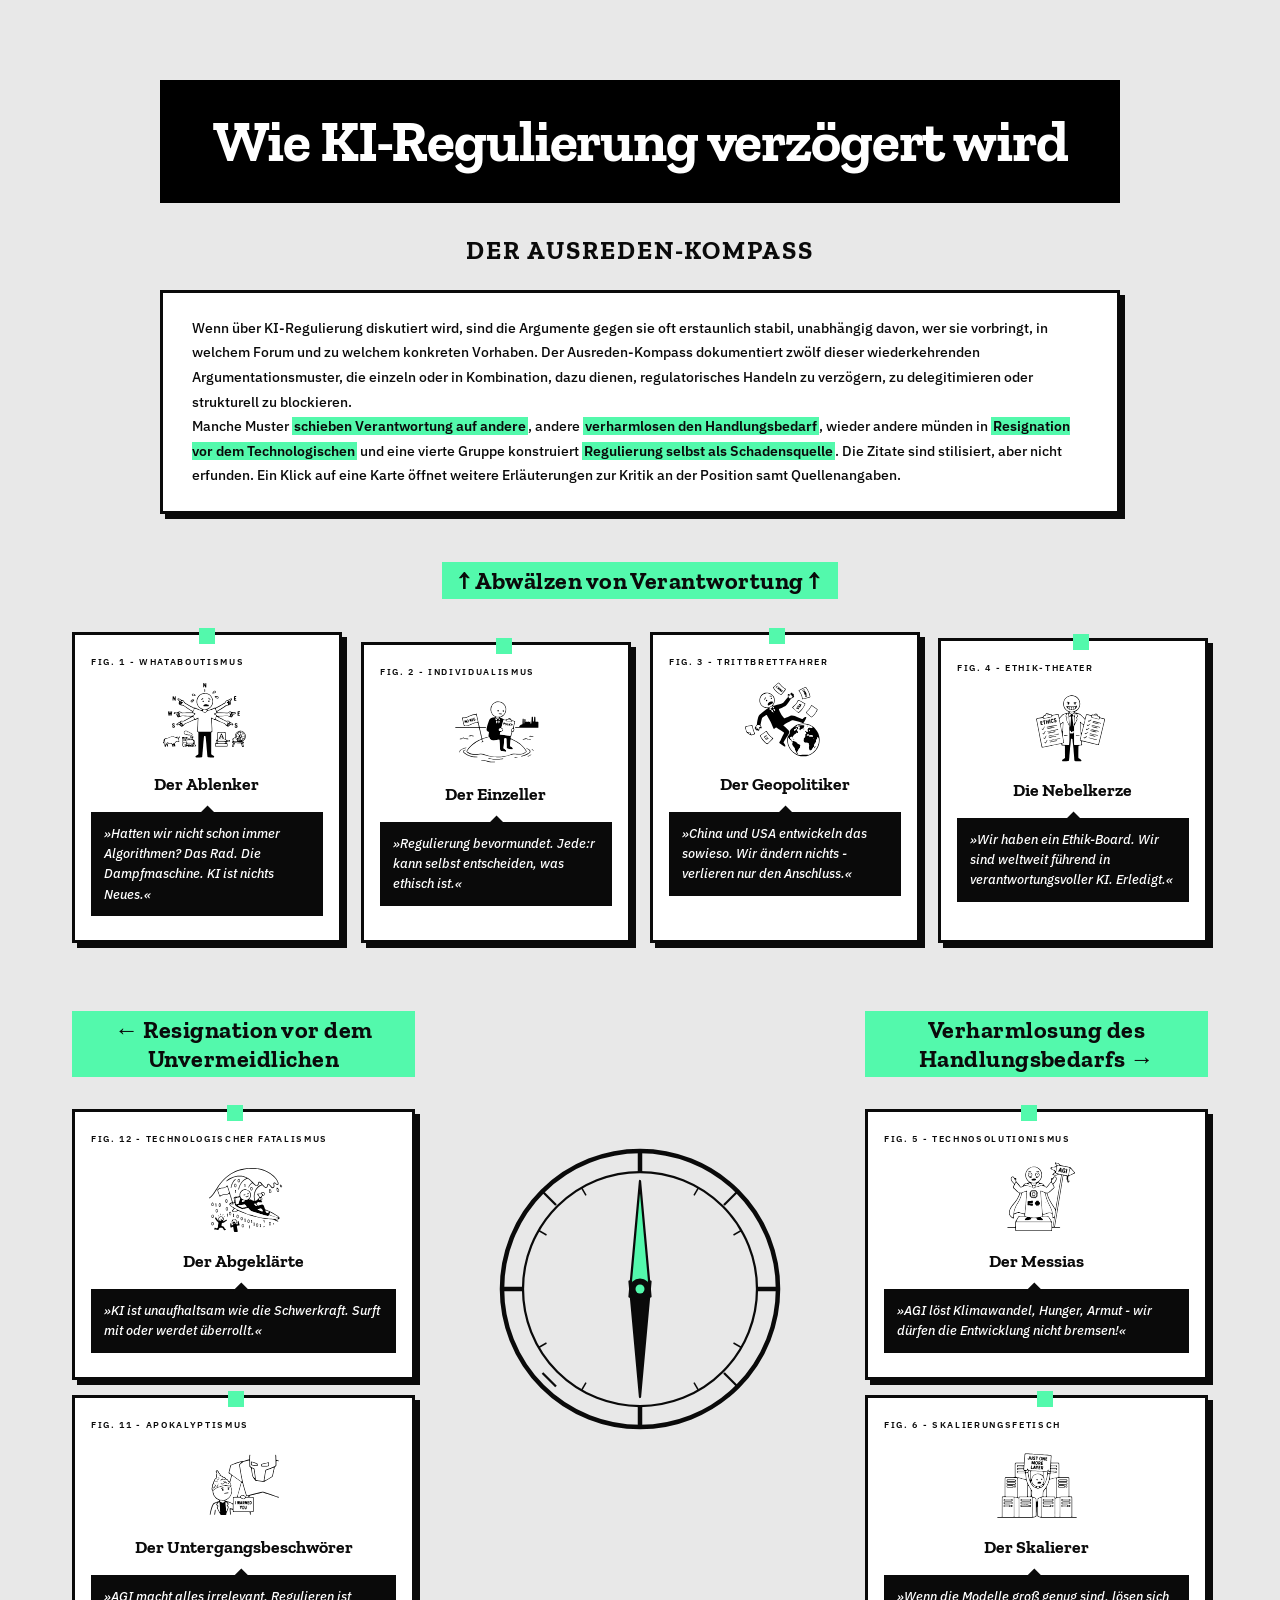
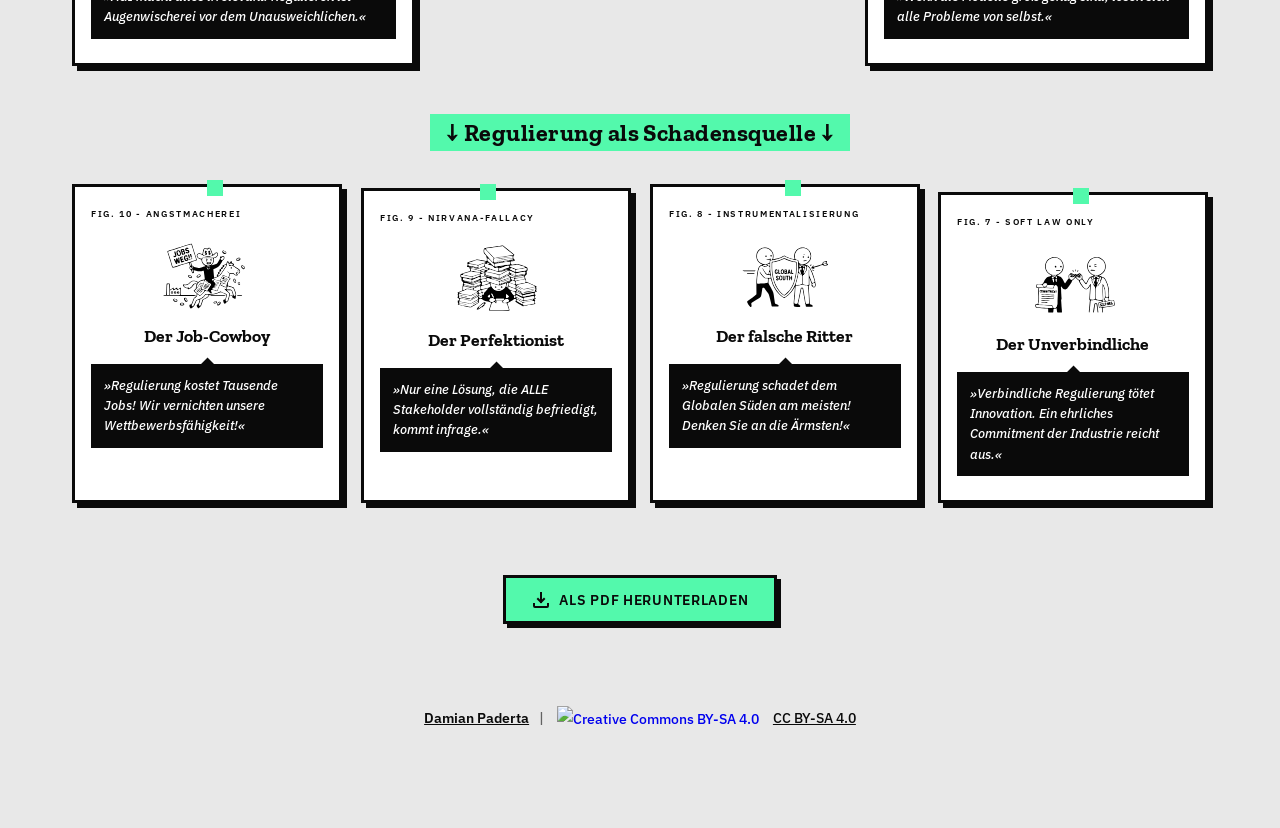
==== ki-regulierung/index.html @ 5e2a2c94 "Hauptseite überarbeiten und Tippfehler im KI-Kompass korrigieren - Landing-Page-Karten: Zitat-Bubble" ====
<!DOCTYPE html>
<html lang="de">
<head>
<meta charset="UTF-8">
<meta name="viewport" content="width=device-width, initial-scale=1.0">
<title>KI-Ausreden-Kompass: Wie erkenntnisreiche Debatten um KI-Regulierung gebremst werden</title>

<!-- ── Basis ─────────────────────────────────────────────────── -->
<meta name="viewport" content="width=device-width, initial-scale=1">
<meta name="description" content="KI-Ausreden-Kompass: Wie erkenntnisreiche Debatten um KI-Regulierung gebremst werden.">
<meta name="author" content="Damian Paderta">
<meta name="robots" content="index, follow">
<link rel="canonical" href="https://nozilla.de/ki-ausreden-kompass/">

<!-- ── Favicons ──────────────────────────────────────────────── -->
<link rel="icon" href="/favicon.ico" sizes="32x32">
<link rel="icon" href="/favicon.svg" type="image/svg+xml">
<link rel="apple-touch-icon" href="/apple-touch-icon.png">

<!-- ── Open Graph (Facebook, LinkedIn, WhatsApp …) ───────────── -->
<meta property="og:type"        content="website">
<meta property="og:site_name"   content="nozilla.de">
<meta property="og:url"         content="https://nozilla.de/ki-ausreden-kompass/">
<meta property="og:title"       content="Der Ausreden-Kompass — Wie KI-Regulierung verzögert wird">
<meta property="og:description" content="KI-Ausreden-Kompass: Wie erkenntnisreiche Debatten um KI-Regulierung gebremst werden">
<meta property="og:image"       content="https://nozilla.de/ki-ausreden-kompass/og-image.png">
<meta property="og:image:width"  content="1200">
<meta property="og:image:height" content="630">
<meta property="og:image:alt"   content="Der Ausreden-Kompass — Wie KI-Regulierung verzögert wird">
<meta property="og:locale"      content="de_DE">

<!-- ── Twitter / X Card ─────────────────────────────────────── -->
<meta name="twitter:card"        content="summary_large_image">
<meta name="twitter:title"       content="Der Ausreden-Kompass — Wie KI-Regulierung verzögert wird">
<meta name="twitter:description" content="KI-Ausreden-Kompass: Wie erkenntnisreiche Debatten um KI-Regulierung gebremst werden">
<meta name="twitter:image"       content="https://nozilla.de/ki-ausreden-kompass/og-image.png">
<meta name="twitter:image:alt"   content="Der Ausreden-Kompass — Wie KI-Regulierung verzögert wird">

<style>
@font-face {
  font-family: 'Zilla Slab';
  font-style: normal;
  font-weight: 700;
  font-display: swap;
  src: url('fonts/zilla-slab-v12-latin-700.woff2') format('woff2');
}
@font-face {
  font-family: 'IBM Plex Sans';
  font-style: normal;
  font-weight: 500;
  font-display: swap;
  src: url('fonts/ibm-plex-sans-v23-latin-500.woff2') format('woff2');
}
@font-face {
  font-family: 'IBM Plex Sans';
  font-style: italic;
  font-weight: 500;
  font-display: swap;
  src: url('fonts/ibm-plex-sans-v23-latin-500italic.woff2') format('woff2');
}
@font-face {
  font-family: 'IBM Plex Sans';
  font-style: normal;
  font-weight: 600;
  font-display: swap;
  src: url('fonts/ibm-plex-sans-v23-latin-600.woff2') format('woff2');
}
@font-face {
  font-family: 'IBM Plex Sans';
  font-style: normal;
  font-weight: 700;
  font-display: swap;
  src: url('fonts/ibm-plex-sans-v23-latin-700.woff2') format('woff2');
}
</style>
<link rel="stylesheet" href="../shared/style.css">

</head>
<body>
<div class="corkboard">

 <!-- HEADER PAPER -->
 <div class="header-paper">

  <!-- Left column (now empty) -->
  <div class="header-left-col"></div>

  <!-- Center: title -->
  <div class="header-center">
   <h1>
    <span class="big-red">Wie KI-Regulierung verzögert wird</span></h1>
    <h2>DER AUSREDEN-KOMPASS</h2>
  </div>    
 </div>
  <div class="intro-box"> 
  <p>Wenn über KI-Regulierung diskutiert wird, sind die Argumente gegen sie oft erstaunlich stabil, unabhängig davon, wer sie vorbringt, in welchem Forum und zu welchem konkreten Vorhaben. Der Ausreden-Kompass dokumentiert zwölf dieser wiederkehrenden Argumentationsmuster, die einzeln oder in Kombination, dazu dienen, regulatorisches Handeln zu verzögern, zu delegitimieren oder strukturell zu blockieren. <br>Manche Muster <strong>schieben Verantwortung auf andere</strong>, andere <strong>verharmlosen den Handlungsbedarf</strong>, wieder andere münden in <strong>Resignation vor dem Technologischen</strong> und eine vierte Gruppe konstruiert <strong>Regulierung selbst als Schadensquelle</strong>. Die Zitate sind stilisiert, aber nicht erfunden. Ein Klick auf eine Karte öffnet weitere Erläuterungen zur Kritik an der Position samt Quellenangaben.</p>
</div>

 <!-- AXIS BANNER TOP -->
 <div class="axis-banner" style="margin-bottom:0.8rem;">
  <span class="ab-red">↑ Abwälzen von Verantwortung ↑</span>
 </div>

 <!-- TOP ROW: 4 red cards -->
 <div class="chaos-grid">

  <!-- F1: Whataboutismus -->
  <div class="card card-1" data-card="1" style="">
   <div class="pin pin-red" style="top:-7px; left:50%; transform:translateX(-50%);"></div>
   <span class="fig-label">FIG. 1 - WHATABOUTISMUS</span>
   <img src="1.svg" class="char-wrap char-img" alt="Figur 1">
   <p class="card-title">Der Ablenker</p>
   <div class="bubble">»Hatten wir nicht schon immer Algorithmen? Das Rad. Die Dampfmaschine. KI ist nichts Neues.«</div>
   
  </div>

  <!-- F2: Individualismus -->
  <div class="card card-2" data-card="2" style="" >
   <div class="pin pin-yellow" style="top:-7px; left:50%;"></div>
   <span class="fig-label">FIG. 2 - INDIVIDUALISMUS</span>
   <img src="2.svg" class="char-wrap char-img" alt="Figur 2">
   <p class="card-title">Der Einzeller</p>
   <div class="bubble">»Regulierung bevormundet. Jede:r kann selbst entscheiden, was ethisch ist.«</div>
  </div>

  <!-- F3: Geopolitik -->
  <div class="card card-3" data-card="3" style="" >
   <div class="pin pin-blue" style="top:-7px; right:50%;"></div>
   <span class="fig-label">FIG. 3 - TRITTBRETTFAHRER</span>
   <img src="3.svg" class="char-wrap char-img" alt="Figur 3">
   <p class="card-title">Der Geopolitiker</p>
   <div class="bubble">»China und USA entwickeln das sowieso. Wir ändern nichts - verlieren nur den Anschluss.«</div>
  </div>

  <!-- F4: Ethik-Theater -->
  <div class="card card-4" data-card="4" style="">
   <div class="pin pin-green" style="top:-7px; left:50%;"></div>
   <span class="fig-label">FIG. 4 - ETHIK-THEATER</span>
   <img src="4.svg" class="char-wrap char-img" alt="Figur 4">
   <p class="card-title">Die Nebelkerze</p>
   <div class="bubble">»Wir haben ein Ethik-Board. Wir sind weltweit führend in verantwortungsvoller KI. Erledigt.«</div>
  
  </div>

 </div><!-- /.chaos-grid top -->

 <!-- MID ROW -->
 <div class="chaos-grid-mid">

  <!-- LEFT: purple (Determinismus) -->
  <div>
   <div class="axis-banner" style="margin-bottom:0.7rem;">
    <span class="ab-purple">← Resignation vor dem Unvermeidlichen</span>
   </div>

   <!-- F12: Fatalismus -->
   <div class="card card-12" data-card="12" style="margin-bottom:1rem;">
    <div class="pin pin-red" style="top:-7px; left:45%;"></div>
    <span class="fig-label">FIG. 12 - TECHNOLOGISCHER FATALISMUS</span>
    <img src="12.svg" class="char-wrap char-img" alt="Figur 12">
    <p class="card-title"> Der Abgeklärte</p>
    <div class="bubble">»KI ist unaufhaltsam wie die Schwerkraft. Surft mit oder werdet überrollt.«</div>
   </div>

   <!-- F11: Untergangsfantasien -->
   <div class="card card-11" data-card="11" style="">
    <div class="pin pin-yellow" style="top:-7px; right:50%;"></div>
    <span class="fig-label">FIG. 11 - APOKALYPTISMUS</span>
    <img src="11.svg" class="char-wrap char-img" alt="Figur 11">
    <p class="card-title">Der Untergangsbeschwörer</p>
    <div class="bubble">»AGI macht alles irrelevant. Regulieren ist Augenwischerei vor dem Unausweichlichen.«</div>
   </div>
  </div>

  <!-- CENTER -->
  <div class="hub-zone">
   <div class="hub-card">

   <!-- Compass SVG -->
   <svg class="hub-compass-svg" viewBox="0 0 200 200" xmlns="http://www.w3.org/2000/svg">
    <!-- Outer ring -->
    <circle cx="100" cy="100" r="92" fill="none" stroke="#0a0a0a" stroke-width="3"/>
    <!-- Inner ring -->
    <circle cx="100" cy="100" r="78" fill="none" stroke="#0a0a0a" stroke-width="1.5"/>
    <!-- Cardinal tick marks -->
    <line x1="100" y1="8" x2="100" y2="22" stroke="#0a0a0a" stroke-width="3"/>
    <line x1="100" y1="178" x2="100" y2="192" stroke="#0a0a0a" stroke-width="3"/>
    <line x1="8" y1="100" x2="22" y2="100" stroke="#0a0a0a" stroke-width="3"/>
    <line x1="178" y1="100" x2="192" y2="100" stroke="#0a0a0a" stroke-width="3"/>
    <!-- Intercardinal tick marks (smaller) -->
    <line x1="35" y1="35" x2="44" y2="44" stroke="#0a0a0a" stroke-width="1.5"/>
    <line x1="156" y1="35" x2="165" y2="44" stroke="#0a0a0a" stroke-width="1.5" transform="rotate(90,160.5,39.5)"/>
    <line x1="35" y1="156" x2="44" y2="165" stroke="#0a0a0a" stroke-width="1.5"/>
    <line x1="156" y1="156" x2="165" y2="165" stroke="#0a0a0a" stroke-width="1.5"/>
    <!-- Cardinal labels -->
    <text x="100" y="6"  font-family="Zilla Slab,serif" font-size="13" font-weight="700" fill="#0a0a0a" text-anchor="middle"></text>
    <text x="100" y="198" font-family="Zilla Slab,serif" font-size="13" font-weight="700" fill="#0a0a0a" text-anchor="middle"></text>
    <text x="5"  y="105" font-family="Zilla Slab,serif" font-size="13" font-weight="700" fill="#0a0a0a" text-anchor="middle"></text>
    <text x="196" y="105" font-family="Zilla Slab,serif" font-size="13" font-weight="700" fill="#0a0a0a" text-anchor="middle"></text>
    <!-- Animated needle group -->
    <g id="compass-needle" style="transform-origin:100px 100px;">
     <!-- North needle (mint) -->
     <polygon points="100,28 107,105 100,96 93,105" fill="#53f9ac" stroke="#0a0a0a" stroke-width="1.5" stroke-linejoin="round"/>
     <!-- South needle (dark) -->
     <polygon points="100,172 107,95 100,104 93,95" fill="#0a0a0a" stroke="#0a0a0a" stroke-width="1.5" stroke-linejoin="round"/>
    </g>
    <!-- Center pivot -->
    <circle cx="100" cy="100" r="7" fill="#0a0a0a"/>
    <circle cx="100" cy="100" r="3" fill="#53f9ac"/>
    <!-- Degree marks (every 30°) -->
    <line x1="100" y1="22" x2="100" y2="28" stroke="#0a0a0a" stroke-width="1" transform="rotate(30,100,100)"/>
    <line x1="100" y1="22" x2="100" y2="28" stroke="#0a0a0a" stroke-width="1" transform="rotate(60,100,100)"/>
    <line x1="100" y1="22" x2="100" y2="28" stroke="#0a0a0a" stroke-width="1" transform="rotate(120,100,100)"/>
    <line x1="100" y1="22" x2="100" y2="28" stroke="#0a0a0a" stroke-width="1" transform="rotate(150,100,100)"/>
    <line x1="100" y1="22" x2="100" y2="28" stroke="#0a0a0a" stroke-width="1" transform="rotate(210,100,100)"/>
    <line x1="100" y1="22" x2="100" y2="28" stroke="#0a0a0a" stroke-width="1" transform="rotate(240,100,100)"/>
    <line x1="100" y1="22" x2="100" y2="28" stroke="#0a0a0a" stroke-width="1" transform="rotate(300,100,100)"/>
    <line x1="100" y1="22" x2="100" y2="28" stroke="#0a0a0a" stroke-width="1" transform="rotate(330,100,100)"/>
   </svg>
   </div>
  </div>

  <!-- RIGHT: green (Verharmlosung) -->
  <div>
   <div class="axis-banner" style="margin-bottom:0.7rem;">
    <span class="ab-green">Verharmlosung des Handlungsbedarfs →</span>
   </div>

   <!-- F5: KI wird uns retten -->
   <div class="card card-5" data-card="5" style="margin-bottom:1rem;">
    <div class="pin pin-green" style="top:-7px; right:50%;"></div>
    <span class="fig-label">FIG. 5 - TECHNOSOLUTIONISMUS</span>
    <img src="5.svg" class="char-wrap char-img" alt="Figur 5">
    <p class="card-title">Der Messias</p>
    <div class="bubble">»AGI löst Klimawandel, Hunger, Armut - wir dürfen die Entwicklung nicht bremsen!«</div>
   </div>

   <!-- F6: Scaling -->
   <div class="card card-6" data-card="6" style="">
    <div class="pin pin-blue" style="top:-7px; left:50%;"></div>
    <span class="fig-label">FIG. 6 - SKALIERUNGSFETISCH</span>
    <img src="6.svg" class="char-wrap char-img" alt="Figur 6">
    <p class="card-title">Der Skalierer</p>
    <div class="bubble">»Wenn die Modelle groß genug sind, lösen sich alle Probleme von selbst.«</div>
   </div>
  </div>

 </div><!-- /.chaos-grid-mid -->

 <!-- AXIS BANNER BOTTOM -->
 <div class="axis-banner" style="margin-bottom:0.8rem;">
  <span class="ab-amber">↓ Regulierung als Schadensquelle ↓</span>
 </div>

 <!-- BOTTOM ROW: 4 amber cards -->
 <div class="chaos-grid">

  <!-- F10: Angstmacherei -->
  <div class="card card-10" data-card="10" style="">
   <div class="pin pin-blue" style="top:-7px; left:50%;"></div>
   <span class="fig-label">FIG. 10 - Angstmacherei</span>
   <img src="10.svg" class="char-wrap char-img" alt="Figur 10">
   <p class="card-title">Der Job-Cowboy</p>
   <div class="bubble">»Regulierung kostet Tausende Jobs! Wir vernichten unsere Wettbewerbsfähigkeit!«</div>
  </div>

  <!-- F9: Perfektionismus -->
  <div class="card card-9" data-card="9" style="">
   <div class="pin pin-red" style="top:-7px; right:50%;"></div>
   <span class="fig-label">FIG. 9 - NIRVANA-FALLACY</span>
   <img src="9.svg" class="char-wrap char-img" alt="Figur 9">
   <p class="card-title">Der Perfektionist</p>
   <div class="bubble">»Nur eine Lösung, die ALLE Stakeholder vollständig befriedigt, kommt infrage.«</div>
  
  </div>

  <!-- F8: Gerechtigkeits-Vorwand -->
  <div class="card card-8" data-card="8" style="">
   <div class="pin pin-yellow" style="top:-7px; left:50%;"></div>
   <span class="fig-label">FIG. 8 - INSTRUMENTALISIERUNG</span>
   <img src="8.svg" class="char-wrap char-img" alt="Figur 8">
   <p class="card-title">Der falsche Ritter</p>
   <div class="bubble">»Regulierung schadet dem Globalen Süden am meisten! Denken Sie an die Ärmsten!«</div>
  </div>

  <!-- F7: Soft Law -->
  <div class="card card-7" data-card="7" style="">
   <div class="pin pin-green" style="top:-7px; left:50%;"></div>
   <span class="fig-label">FIG. 7 - SOFT LAW ONLY</span>
   <img src="7.svg" class="char-wrap char-img" alt="Figur 7">
   <p class="card-title">Der Unverbindliche</p>
   <div class="bubble">»Verbindliche Regulierung tötet Innovation. Ein ehrliches Commitment der Industrie reicht aus.«</div>
  
  </div>

 </div><!-- /.chaos-grid bottom -->
</div>

  <div class="download-bar">
  <a class="download-btn" href="https://code.nozilla.net/kompass-der-ausreden/KI-Ausreden-Kompass.pdf" download>
    <svg width="18" height="18" viewBox="0 0 18 18" fill="none" xmlns="http://www.w3.org/2000/svg" aria-hidden="true">
      <path d="M9 2v9M9 11l-3-3M9 11l3-3" stroke="#0a0a0a" stroke-width="2" stroke-linecap="square"/>
      <path d="M2 13v2a1 1 0 001 1h12a1 1 0 001-1v-2" stroke="#0a0a0a" stroke-width="2" stroke-linecap="square"/>
    </svg>
    Als PDF herunterladen
  </a>
</div>
  
  <p class="source-note">
   <a href="https://nozilla.de" target="_blank" rel="noopener" style="color:var(--ink);font-weight:600;text-decoration:underline;">Damian Paderta</a> | <a href="https://creativecommons.org/licenses/by-sa/4.0/" target="_blank" rel="noopener" style="text-decoration:none;" title="CC BY-SA 4.0">
    <img src="https://licensebuttons.net/l/by-sa/4.0/80x15.png" alt="Creative Commons BY-SA 4.0" style="vertical-align:middle;display:inline;height:15px;margin:0 4px;">
   </a>
   <a href="https://creativecommons.org/licenses/by-sa/4.0/" target="_blank" rel="noopener" style="color:var(--ink);text-decoration:underline;">CC BY-SA 4.0</a>
  </p>
 </div>
  




</div><!-- /.corkboard -->


<!-- ═══════════════════════════════════════════════════════ OVERLAY ═══ -->
<div id="overlay" role="dialog" aria-modal="true">
 <div id="overlay-inner">
  <button id="overlay-close" aria-label="Schließen">✕</button>
  <span id="ov-fig"></span>
  <h2 id="ov-title"></h2>
  <div class="ov-row">
   <div id="ov-svg-wrap"></div>
   <div class="ov-meta">
    <div id="ov-bubble"></div>
    <p id="ov-scrawl"></p>
   </div>
  </div>  
  <span class="ov-longtext-label">Kritik</span>
  <div id="ov-longtext"></div>
  <div id="ov-lit"></div>
 </div>
</div>

<script>
const CARDS = {
 1: {
  fig: "FIG. 1 - WHATABOUTISMUS",
  title: "Der Ablenker",
  bubble: "»Hatten wir nicht schon immer Algorithmen? Das Rad. Die Dampfmaschine. Dasselbe.«",
  scrawl: "<span class='hi'>Historische Analogien verwischen den qualitativen Unterschied zwischen früheren Technologien und KI-Systemen, die in Echtzeit auf Millionen Menschen wirken.</span>",
  color: "#555",
  long: `<p>Der Whataboutismus im KI-Diskurs ist eine rhetorische Technik, bei der auf Bedenken über Künstliche Intelligenz mit dem Hinweis auf historische Vorläufer geantwortet wird. »Hatten wir nicht bei der Einführung des Buchdrucks dieselben Debatten?« oder »Das Rad wurde auch nicht reguliert«. Diese Sätze klingen auf den ersten Blick vernünftig. Sie sind es nicht!</p>
<p>Das strukturelle Problem liegt in der Verwechslung von quantitativer und qualitativer Diskontinuität. Jede Technologie bringt Veränderungen, aber nicht jede Technologie verändert die epistemischen, sozialen und wirtschaftlichen Grundlagen einer Gesellschaft in ähnlicher Breite und Geschwindigkeit. Sprachgenerierende KI-Systeme, die in Sekundenbruchteilen Millionen von Texten erzeugen können, die von Menschen nicht als maschinell erkannt werden, sind in ihrer gesellschaftlichen Wirkung nicht mit der Weberei vergleichbar, auch wenn beide »neue Werkzeuge« sind.</p>
<p>Zusätzlich arbeitet der Whataboutismus mit einer impliziten Botschaft: Da frühere Gesellschaften technologische Transformationen »überlebt« haben, wird die aktuelle Generation es ebenso tun und zwar ohne regulatorischen Eingriff. Diese Schlussfolgerung ignoriert, dass frühere Gesellschaften keineswegs schadlos durch Technologiewandel navigierten. Die Industrialisierung etwa produzierte jahrzehntelange Kinderarbeit, Massenverelendung und politische Gewalt, bevor regulatorische Eingriffe die schlimmsten Exzesse einzuhegen begannen.</p>
<p>Im KI-Diskurs dient der Whataboutismus primär der Entschleunigung von Governance-Prozessen: Wer jede Regulierungsdebatte mit historischen Parallelen öffnet, verschiebt den Fokus von konkreten Risikopotenzialen auf abstrakte Kontinuitätsfragen und gewinnt damit Zeit.</p>`

 },
 2: {
  fig: "FIG. 2 - INDIVIDUALISMUS",
  title: "Der Einzeller",
  bubble: "»Regulierung bevormundet. Jede:r entscheidet selbst, ob KI ethisch eingesetzt wird.«",
  scrawl: "<span class='hi'>Wenn jede:r selbst entscheidet, was ethisch ist, entscheiden in der Praxis die mit den meisten Servern. </span>",
  color: "#555",
  long: `<p>Der Individualismus-Reflex im KI-Diskurs übersetzt das systemische Risikoproblem in eine Frage der persönlichen Verantwortung. »Jede:r Nutzer:in kann selbst entscheiden, wie sie oder er KI verwendet.« Klingt nach Freiheit, ist strukturell aber eine Zumutung.</p>
<p>Der Fehler liegt in der Annahme, dass die Schäden durch KI-Systeme vorrangig durch individuelle Nutzungsentscheidungen entstehen. Tatsächlich sind die relevanten Risiken wie etwas algorithmische Diskriminierung in Kreditvergabe oder Bewerbungsverfahren, automatisierte Desinformationsproduktion im politischen Raum, Datenschutzverletzungen durch undurchsichtige Trainingsprozesse, keine Folge individueller Fehlentscheidungen, sondern Eigenschaften von Systemen, die von einzelnen Nutzer:innen weder beeinflussbar noch überschaubar sind.</p>
<p>Wer für einen Kredit abgelehnt wird, weil ein Modell die Postleitzahl als Risikomerkmal gewichtet, trifft keine »schlechte Entscheidung«. Wer als Bewerberin in einem automatisierten Screening-System schlechter abschneidet, weil das Trainingskorpus historische Lohnungleichheiten reproduziert, hat keine Wahl getroffen, die sie durch klügeres individuelles Verhalten hätte korrigieren können.</p>
<p>Die Verortung von Verantwortung auf individueller Ebene ist deshalb nicht nur analytisch unzutreffend, sondern hat eine politische Funktion: Sie entlastet Systementwickler:innen und Plattformbetreibende von struktureller Rechenschaftspflicht. Der Begriff »digitale Mündigkeit«, der in diesem Zusammenhang regelmäßig auftaucht, bezeichnet dann nicht Ermächtigung, sondern Entlastung der Produzentenseite.
<br> Systemische Risiken lassen sich nicht durch individuelle Verantwortungsübernahme regulieren. Das würde voraussetzen, dass Einzelpersonen Zugang, Information und Macht haben, die sie aber strukturell nicht besitzen.

</p>`
 },
 3: {
  fig: "FIG. 3 - TRITTBRETTFAHRER-AUSREDE",
  title: "Der Geopolitiker",
  bubble: "»China und USA entwickeln das sowieso. Wir ändern nichts daran sondern verlieren nur den Anschluss.«",
  scrawl: " <span class='hi'>Das Argument, andere Staaten würden nicht regulieren, erzeugt ein kollektives Handlungsproblem, das als Begründung für Untätigkeit dient, obwohl es eigentlich gemeinsames Handeln erfordern würde.</span>",
  color: "#555",
  long: `<p>Das geopolitische Argument ist das Trittbrettfahrer-Problem in seiner reinsten Form: Da andere Akteure (meist China oder »Silicon Valley«) ohne regulatorische Einschränkungen entwickeln, erscheint eigene Regulierung nicht nur wirkungslos, sondern selbstschädigend. Regulierung wird als einseitige Abrüstung im Technologiewettbewerb gerahmt.</p>
<p>Dieser Denkfehler lässt sich auf mehreren Ebenen rekonstruieren. Erstens ist die empirische Prämisse falsch: Sowohl die Europäische Union mit dem AI Act als auch einzelne US-amerikanische Bundesstaaten und zunehmend auch chinesische Behörden haben regulatorische Frameworks entwickelt oder angekündigt. Der »regulierungsfreie Wilde Westen« ist eine Rahmung, keine Beschreibung der tatsächlichen globalen Governance-Landschaft.</p>
<p>Zweitens verwechselt das Argument Wettbewerbsfähigkeit mit Rücksichtslosigkeit. Es gibt erhebliche Evidenz dafür, dass Regulierungsrahmen (insbesondere verbindliche Qualitäts- und Transparenzstandards) langfristig Vertrauen in Technologien erzeugen und damit Marktdurchdringung erleichtern, nicht erschweren. Das Beispiel der DSGVO zeigt, dass europäische Datenschutzstandards sich als globales Regulierungsexport-Modell etabliert haben, nicht als Wettbewerbsnachteil.</p>
<p>Drittens transportiert das Argument eine problematische Logik: Wenn alle Akteure mit dem Verhalten anderer argumentieren, um die eigene Passivität zu rechtfertigen, produziert das kollektive Unterregulierung als strukturelles Gleichgewicht - eine typische Anreizproblematik kollektiven Handelns, das sich nicht durch den Verweis auf andere lösen lässt, sondern nur durch koordinierte Governance.</p>`
 },
 4: {
  fig: "FIG. 4 - ETHIK-THEATER",
  title: "Die Nebelkerze",
  bubble: "»Wir sind weltweit führend in verantwortungsvoller KI. Ethik-Komitee eingesetzt. Erledigt.«",
  scrawl: "<span class='hi'>Ein Ethik-Beirat, der keine verbindlichen Entscheidungen trifft, ist Dekoration, keine Governance.</span>",
  color: "#555",
  long: `<p>»Responsible AI«, »Ethical AI by Design«, »AI Safety Teams« - der inflationäre Gebrauch dieser Begriffe in den Selbstdarstellungen großer Technologieunternehmen ist so bemerkenswert wie die gleichzeitige Abwesenheit verbindlicher Mechanismen, die diesen Versprechen Substanz verleihen würden. Das Phänomen wurde in der Forschung als »Ethics Washing« beschrieben: symbolische Compliance ohne strukturelle Konsequenz.</p>
<p>Das Muster ist konsistent: Ein Unternehmen kündigt ein Ethik-Board an. Das Board trifft sich, veröffentlicht Prinzipien. Die Prinzipien sind formuliert als Aspirationen, nicht als verbindliche Anforderungen. Sie enthalten keine Sanktionsmechanismen, keine unabhängige Überprüfung, keine Eskalationspfade. Das Board wird aufgelöst oder umstrukturiert, wenn seine Empfehlungen produktpolitisch unbequem werden - was regelmäßig vorkommt.</p>
<p>Besonders aufschlussreich ist die Sprache dieser Initiativen. »Wir glauben, dass KI sicher, fair und transparent sein sollte« ist keine Governance-Aussage. Es ist eine Meinungsäußerung. Die entscheidende Frage »Und was passiert, wenn Ihre Systeme das nicht sind?« bleibt in Corporate-Ethik-Papieren strukturell unbeantwortet.</p>
<p>Das Ethik-Theater hat eine wichtige politische Funktion: Es besetzt den Raum, den verbindliche Regulierung ausfüllen würde, mit weichen Signalen und kommuniziert damit an Regulierungsbehörden: »Wir regeln das selbst.« Dass diese Selbstregulierung in strukturell unterregulierten Märkten systematisch versagt, ist keine Überraschung, sondern eine vorhersehbare Konsequenz fehlender Durchsetzungsmechanismen.</p>`
 },
 5: {
  fig: "FIG. 5 - TECHNOSOLUTIONISMUS",
  title: "Der Messias",
  bubble: "»AGI löst Klimawandel, Hunger, Armut - wir dürfen die Entwicklung nicht bremsen! KI wird uns alle retten«",
  scrawl: "<span class='hi'>»AGI löst das Problem nur nicht jetzt. Und bitte keine Fragen bis dahin.« Die Erwartung zukünftiger KI-Lösungen für gesellschaftliche Probleme suspendiert die Notwendigkeit gegenwärtiger Regulierung auf unbestimmte Zeit.</span>",
  color: "#555",
  long: `<p>Der technosolutionistische Position ist eine der ältesten Standpunkte der Technikphilosophie: Die Technologie selbst wird als Erlösung aus den Problemen stilisiert, die sie möglicherweise mitverursacht oder mitverursachen wird. Im KI-Kontext nimmt diese Figur besonders elaborierte Formen an: Artificial General Intelligence (AGI) wird als zukünftiger Problemlöser für gegenwärtige gesellschaftliche Herausforderungen positioniert und diese Positionierung dient gleichzeitig als Argument gegen gegenwärtige Regulierung.</p>
<p>Die argumentative Struktur ist eine Art temporale Arbitrage: Zukünftige Kapazitäten werden gegen gegenwärtige Regulierungskosten aufgerechnet. »Wenn wir die Entwicklung jetzt verlangsamen, verlieren wir die Möglichkeit, später das Klima zu retten« - diese Aussage ist in mehrfacher Hinsicht problematisch. Sie setzt erstens die Realisierung zukünftiger Kapazitäten als gegeben voraus. Sie ignoriert zweitens, dass gegenwärtige KI-Systeme bereits jetzt erhebliche Emissionen durch Trainingsaufwände verursachen. Und sie verschweigt drittens, dass Regulierung selten auf Verhinderung, sondern auf Steuerung zielt.</p>
<p>Besonders aufschlussreich ist die Selektivität des Technosolutionismus: Die Lösung zukünftiger Probleme durch AGI wird als sicher angenommen, während die Risiken zukünftiger unkontrollierter KI-Systeme als spekulativ abgetan werden. Diese asymmetrische Behandlung von Unsicherheit ist kein epistemischer Fehler, sondern eine rhetorische Strategie.</p>
<p>In der Diskursanalyse fällt auf, dass technosolutionistische Argumente häufig von denjenigen vorgebracht werden, deren wirtschaftliche Interessen an einer beschleunigten Entwicklung hängen, was die Frage nach der Trennung von epistemischer Überzeugung und interessengeleiteter Kommunikation aufwirft.</p>`
 },
 6: {
  fig: "FIG. 6 - SKALIERUNGSFETISCH",
  title: "Der Skalierer",
  bubble: "»Wenn die Modelle groß genug sind, lösen sich alle Probleme von selbst.«",
  scrawl: "<span class='hi'>Mehr Parameter sollen das Problem lösen, das mehr Parameter verursacht haben. Leistungssteigerung durch Skalierung wird als Problemlösung ausgegeben, obwohl viele der relevanten Risiken erst durch Skalierung entstehen.</span>",
  color: "#555",
  long: `<p>Die Skalierungshypothese: Die Annahme, dass größere Modelle mit mehr Daten und mehr Rechenleistung qualitativ bessere und sicherere Systeme produzieren, hat sich als eine der wirkmächtigsten und gleichzeitig problematischsten Glaubenssätze des KI-Diskurses etabliert. Ihre Evidenzbasis ist gemischt; ihre politische Funktion ist klar.</p>
<p>Empirisch stimmt es, dass Skalierung in bestimmten Aufgabendomänen zu messbaren Leistungsverbesserungen geführt hat - insbesondere in sprachbasierten Benchmarks. Was diese Benchmarks testen und ob sie für gesellschaftlich relevante Qualitätsdimensionen valide sind, ist jedoch eine separate Frage. Skalierung verbessert beispielsweise nicht notwendigerweise die Kalibriertheit von Modellen - also die Übereinstimmung zwischen ausgedrückter Unsicherheit und tatsächlicher Fehlerrate. Sie reduziert nicht systematisch Halluzinationen. Und sie löst nicht die grundlegenden Alignment-Probleme, also die Frage, ob Systeme das tun, was Nutzer:innen tatsächlich wollen.</p>
<p>Die politische Funktion des Skalierungsglaubens liegt in seiner Implikation für Regulierung: Wenn »mehr Daten und mehr Compute« die Probleme von selbst lösen, braucht es keine externe Governance. Regulierung wird als Eingriff in einen sich selbst korrigierenden Prozess gerahmt. Dass dieser Prozess historisch keine konsistenten Belege für seine Selbstkorrektur in sicherheitsrelevanten Dimensionen erbracht hat, stört diese Narration kaum.</p>
<p>Bemerkenswert ist auch die ökologische Dimension, die im Skalierungsdiskurs systematisch ausgeblendet wird: Das Training sehr großer Modelle verbraucht erhebliche Mengen an Energie und Wasser. »Mehr Compute« ist keine neutrale technische Aussage, sondern eine ressourcenpolitische Entscheidung mit globalen Konsequenzen.</p>`
 },
 7: {
  fig: "FIG. 7 - SOFT LAW ONLY",
  title: "Der Unverbindliche",
  bubble: "»Verbindliche Regulierung tötet Innovation. Ein ehrliches Industrie-Commitment reicht.«",
  scrawl: "<span class='hi'>Freiwillige Selbstverpflichtungen ohne externe Überprüfung überlassen die Definition von Compliance denjenigen, deren Verhalten reguliert werden soll.</span>",
  color: "#555",
  long: `<p>Das Argument für freiwillige Selbstverpflichtung als Ersatz für verbindliche Regulierung ist im Kern eine Governance-Theorie: Industrieakteure kennen ihre Technologien besser als staatliche Behörden, haben ein Eigeninteresse an sicherem Betrieb (Reputationsrisiko) und können schneller reagieren als demokratische Gesetzgebungsprozesse. Alle drei Prämissen sind zumindest diskussionswürdig.</p>
<p>Das Informationsgefälle zwischen Industrie und Regulierung ist real - aber es ist kein Argument gegen Regulierung, sondern für bessere Regulierungskapazitäten und Transparenzpflichten. Reputationsrisiken disziplinieren Unternehmen in sichtbaren Konsumgütersektoren; in B2B-KI-Anwendungen, in Entscheidungsunterstützungssystemen für Behörden oder in algorithmischen Systemen, deren Wirkungen diffus und verzögert auftreten, ist der Disziplinierungsmechanismus erheblich schwächer. Und Reaktionsgeschwindigkeit ist kein Wert an sich - schnelles Handeln ohne Verbindlichkeit produziert bloß eine höhere Frequenz unverbindlicher Commitments.</p>
<p>Empirisch zeigt die Evidenz aus anderen Sektoren - Finanzmarktregulierung, Umweltschutz, Lebensmittelsicherheit - dass freiwillige Selbstverpflichtung als alleiniger Regulierungsmodus in Bereichen mit Externalisierungsanreizen systematisch versagt. Wenn die Kosten von Schäden auf Dritte abgewälzt werden können, gibt es keinen ausreichenden Marktanreiz für ausreichende Schutzmaßnahmen.</p>
<p>Was Soft Law (unverbindliche Übereinkünfte oder Absichtserklärungen) in hybriden Governance-Architekturen leisten kann: Flexibilität, sektorspezifische Expertise oder schnelle Anpassung an technologische Entwicklungen ist durchaus wertvoll. Die Forderung nach Soft Law als exklusivem Steuerungsinstrument jedoch delegitimiert verbindliche Governance ohne empirische Grundlage. Der »Kleinfinger-Schwur« mit sich selbst ist kein Ersatz für eine Vertragsbeziehung mit der Gesellschaft.</p>`
 },
 8: {
  fig: "FIG. 8 - INSTRUMENTALISIERUNG",
  title: "Der falsche Ritter",
  bubble: "»Regulierung schadet dem Globalen Süden am meisten! Denken Sie an die Ärmsten!«",
  scrawl: "Soziale Gerechtigkeit als Vorwand. <span class='hi'>Legitime Gerechtigkeitsfragen werden gegen Schutzmaßnahmen in Stellung gebracht, ohne dass alternative Schutzmechanismen für die genannten Gruppen vorgeschlagen werden.</span>",
  color: "#555",
  long: `<p>Gerechtigkeitsdiskurse sind im KI-Kontext notwendig und berechtigt. KI-Systeme reproduzieren und verstärken bestehende Ungleichheiten - durch verzerrte Trainingsdaten, durch ungleiche Zugangsbedingungen, durch die geografische Konzentration von KI-Wertschöpfung im Globalen Norden. Diese Probleme sind real und verlangen strukturelle Antworten.</p>
<p>Das Muster, das hier beschrieben wird, ist ein anderes: die Instrumentalisierung legitimer Gerechtigkeitsdiskurse als rhetorisches Mittel gegen jede Form von KI-Regulierung, ohne dass alternative Schutzmaßnahmen vorgeschlagen werden. »Regulierung schadet dem Globalen Süden« - dieser Satz erscheint häufig in Debatten über Regulierungsmaßnahmen, ohne dass er je mit einer konkreten Analyse unterfüttert wird, warum ausgerechnet Schutzstandards für marginalisierte Gruppen diese benachteiligen würden.</p>
<p>Die empirische Evidenz zeigt vielmehr das Gegenteil: KI-Systeme ohne Qualitätsstandards und Rechenschaftspflicht schaden überproportional denjenigen, die wenig politischen und rechtlichen Zugang zur Durchsetzung ihrer Interessen haben. Automatisierte Entscheidungssysteme in Asylverfahren, in sozialen Transferleistungen oder in der Kreditvergabe ohne Regulierung benachteiligen systematisch vulnerable Gruppen.</p>
<p>Die Unehrlichkeit dieser Argumentationsfigur liegt nicht in den Worten, sondern in dem, was sie verschweigt: Wer Gerechtigkeitsdiskurse gegen Regulierung einsetzt, ohne gleichzeitig alternative Schutzmaßnahmen zu benennen, benutzt Marginalisierung als Schild für etwas anderes. Die Frage, »cui bono« (wem nützt diese Argumentation?) ist hier besonders aufschlussreich zu stellen.</p>`
 },
 9: {
  fig: "FIG. 9 - NIRVANA-FALLACY",
  title: "Der Perfektionist",
  bubble: "»Nur eine Lösung, die ALLE Stakeholder vollständig befriedigt, kommt infrage.«",
  scrawl: "<span class='hi'>Die Forderung nach universell konsensfähiger Regulierung ist in pluralistischen Gesellschaften strukturell unerfüllbar und wirkt deshalb als dauerhaftes Vetoinstrument.</span>",
  color: "#555",
  long: `<p>Die »Nirvana-Fallacy« (Trugschluss der perfekten Lösung) ist ein klassisches argumentatives Muster: Eine reale, imperfekte Lösung wird nicht an anderen realen, imperfekten Alternativen gemessen, sondern an einem idealen Zustand, der per Definition unerreichbar ist. Im KI-Regulierungskontext lautet die entsprechende Aussage: »Wir sollten nur solche Regulierungen einführen, die von allen relevanten Stakeholdern vollständig getragen werden.«</p>
<p>In komplexen Politikfeldern mit heterogenen Interessenlagen )das KI-Governance-Feld ist ein solches) gibt es keinen Zustand universellen Einvernehmens. Regulierungsmaßnahmen betreffen unterschiedliche Akteure unterschiedlich stark und produzieren regelmäßig Verlierer wie Gewinner. Das Anforderungsprofil des vollständigen Konsenses ist deshalb kein anspruchsvoller Standard, sondern ein strukturelles Vetorecht für jeden einzelnen Akteur mit Interessenkollision.</p>
<p>Demokratische Gesellschaften haben für dieses Problem Lösungen entwickelt: Mehrheitsentscheidungen, Kompromissverfahren, rechtlich strukturierte Interessenabwägungen. Diese Mechanismen produzieren nicht perfekte, aber legitime und revisierbare Entscheidungen. Die Forderung nach Konsens ist deshalb keine demokratiepolitische Stärkung, sondern ihre Umgehung durch Entscheidungsblockade.</p>
<p>Besonders wirkmächtig ist der Perfektionismus in Kombination mit Zeitdruck: Solange über den idealen Regulierungsrahmen verhandelt wird, können Systeme ausgerollt werden, die unter einem hypothetisch besseren Regime möglicherweise nicht genehmigt worden wären. Die Temporalität ist also nicht neutral: Jede Verzögerung im Regulierungsprozess ist gleichzeitig eine Erlaubnis zum weiteren unregulierten Einsatz.</p>`
 },
 10: {
  fig: "FIG. 10 - ANGSTMACHEREI",
  title: "Der Job-Cowboy",
  bubble: "»Regulierung kostet Tausende Jobs! Wir vernichten unsere Wettbewerbsfähigkeit!«",
  scrawl: "<span class='hi'>Regulierungskosten werden präzise quantifiziert, während die ökonomischen Folgen fehlender Regulierung als externe Kosten unsichtbar bleiben.</span>",
  color: "#555",
  long: `<p>Wirtschaftliche Folgenabschätzungen sind legitime und notwendige Bestandteile von Regulierungsdebatten. Die Frage, welche ökonomischen Kosten und Nutzen eine Regulierungsmaßnahme erzeugt, verdient sorgfältige empirische Analyse. Das Muster, das hier beschrieben wird, ist ein anderes: die selektive, asymmetrische Verwendung ökonomischer Argumente zur Delegitimierung von Regulierung.</p>
<p>Die Asymmetrie zeigt sich typischerweise darin, dass Regulierungskosten präzise benannt werden: Compliance-Aufwände, potenzielle Verlangsamung von Entwicklungszyklen, hypothetische Wettbewerbsnachteile —, während die ökonomischen Kosten fehlender Regulierung unsichtbar bleiben. Was kostet es, wenn KI-basierte Kreditscoring-Systeme diskriminieren? Was kostet es volkswirtschaftlich, wenn Desinformationssysteme das Vertrauen in demokratische Institutionen erodieren? Was kosten die Beschäftigungseffekte unregulierter Automatisierung, wenn keine Qualifizierungsbegleitung vorgesehen ist?</p>
<p>Diese Fragen verschwinden in der Kostendebatte systematisch, weil ihre Beantwortung methodisch schwieriger ist und weil die Betroffenen weniger gut organisiert sind als die regulierten Unternehmen. Ökonominnen sprechen von negativen Externalitäten: Kosten, die von Dritten getragen werden und deshalb in privatwirtschaftliche Kalkulationen nicht eingehen - es sei denn, Regulierung zwingt zur Internalisierung.</p>
<p>Besonders aufschlussreich ist der Vergleich mit anderen Regulierungsfeldern: Lebensmittelsicherheitsstandards »kosten« die Nahrungsmittelindustrie Geld. Abgasvorschriften »kosten« Automobilhersteller Geld. Die Frage ist nicht, ob Regulierung Kosten produziert (das tut sie immer), sondern ob diese Kosten im Verhältnis zu den vermiedenen Schäden stehen. Diese Verhältnisfrage wird in der Angstmacherei konsequent nicht gestellt.</p>`
 },
 11: {
  fig: "FIG. 11 - APOKALYPTISMUS",
  title: "Der Untergangsbeschwörer",
  bubble: "»AGI macht alles irrelevant. Regulieren ist Augenwischerei vor dem Unausweichlichen.«",
  scrawl: "<span class='hi'>Die Vorstellung einer unvermeidlichen KI-Superintelligenz macht gegenwärtige Governance-Arbeit bedeutungslos — mit demselben Ergebnis wie technologischer Optimismus: Stillstand.</span>",
  color: "#555",
  long: `<p>Der apokalyptische KI-Diskurs und der technosolutionistische Diskurs erscheinen als Gegensätze - der eine sieht in KI die Bedrohung der Menschheit, der andere ihre Rettung. Strukturell sind sie jedoch Geschwister: Beide stellen zukünftige KI-Kapazitäten als so überwältigend dar, dass gegenwärtige Governance-Maßnahmen bedeutungslos erscheinen. Sie enthalten unterschiedliche emotionale Aussagen aber politische Konsequenzen ist naehzu identisch.</p>
<p>Die apokalyptische Variante arbeitet typischerweise mit dem Konzept der Superintelligenz oder einer »Singularität«: einem Punkt, an dem KI-Systeme die menschliche Kontrolle irreversibel übersteigen. Wenn dieser Punkt ohnehin kommt, so die Implikation, sind alle Regulierungsversuche Schönheitspflege am Abgrund. Diese Figur taucht sowohl bei ernsthaften KI-Sicherheitsforschenden als auch bei medienwirksamen KI-Enthusiasten auf, die beide der konkreten politischen Arbeit an regulatorischen Frameworks eher skeptisch gegenüberstehen.</p>
<p>Das Problem liegt nicht darin, dass existenzielle Risiken durch KI nicht ernst genommen werden sollten - das sollten sie. Das Problem liegt in der argumentativen Konsequenz, die aus der Ernsthaftigkeit dieser Risiken gezogen wird. Wenn die Antwort auf »KI könnte katastrophal sein« lautet »also regulieren wir lieber nicht«, hat ein Kurzschluss stattgefunden. Die naheliegende Konsequenz wäre das Gegenteil: gerade weil die Risiken potenziell schwerwiegend sind, braucht es robuste Governance.</p>
<p>Bemerkenswert ist auch, wer apokalyptische Erzählungen im Diskurs platziert: Häufig sind es Akteure, die gleichzeitig intensiv an der Entwicklung mächtiger KI-Systeme beteiligt sind. Die Botschaft »Es kommt sowieso, und es wird gewaltig« hat eine doppelte Wirkung - sie erzeugt öffentliche Ehrfurcht und delegitimiert gleichzeitig regulatorische Eingriffe als unzureichend oder kontraproduktiv.</p>`


 },

 12: {
  fig: "FIG. 12 - TECHNO-FATALISMUS",
  title: "Der Abgeklärte",
  bubble: "»KI ist unaufhaltsam wie die Schwerkraft. Surft mit oder werdet überrollt.Wandel ist unaufhaltbar«",
  scrawl: "<span class='hi'>Die Darstellung technologischen Wandels als naturgesetzlich unausweichlich entzieht politischen Entscheidungen über Richtung, Tempo und Verteilung der Legitimation.</span>",
  color: "#555",
  long: `<p>Technologischer Determinismus ist die Überzeugung, dass Technologieentwicklung einem eigenlogischen, von gesellschaftlichen Entscheidungen weitgehend unabhängigen Pfad folgt. In seiner drastischeren Form, dem Techno-Fatalismus, impliziert diese Überzeugung, dass Gesellschaften sich an Technologien anpassen, nicht umgekehrt. Im KI-Kontext lautet die entsprechende Aussage: »KI wird sich durchsetzen - ob wir wollen oder nicht. Die Frage ist nur, ob wir vorne oder hinten dabei sind.«</p>
<p>Die empirische Evidenz für starken technologischen Determinismus ist schwach. Gesellschaftliche Entscheidungen über Forschungsfinanzierung, Patentrechte, Infrastrukturinvestitionen, Arbeitsmarktpolitik und regulatorische Rahmenbedingungen prägen erheblich, welche Technologien sich entwickeln, wie schnell und in welche Richtung. Das Internet hätte ohne staatliche Forschungsförderung andere Eigenschaften. Kerntechnologie hat sich in verschiedenen gesellschaftlichen Kontexten unterschiedlich entwickelt. Die Annahme, KI sei ein Naturphänomen, das sich unabhängig von menschlichen Entscheidungen entfaltet, ist eine politische Aussage im Gewand einer naturwissenschaftlichen Beschreibung.</p>
<p>Besonders wirkmächtig ist die Surfen-Metapher: Sie normiert Anpassung als rationale Reaktion auf eine unvermeidliche Welle und pathologisiert damit regulatorische Steuerungsversuche als irrationale Resistenz gegen das Unvermeidliche. Die Metapher überträgt eine physikalische Eigenschaft (Wellen lassen sich nicht aufhalten) auf ein soziotechnisches System, das tatsächlich in erheblichem Maße durch institutionelle und politische Entscheidungen geformt wird.</p>
<p>Die gesellschaftliche Attraktivität des Fatalismus liegt in seiner entlastenden Wirkung: Wenn der Wandel unausweichlich ist, entfällt die unbequeme Frage nach Verantwortung, Gestaltung und demokratischer Legitimation von Entscheidungen, die weitreichende gesellschaftliche Konsequenzen haben. Governance-Arbeit ist mühsam; Surfen klingt leichter.</p>`
 }
 };

const LITS = {
  1: `<div class="ov-lit"><span class="ov-lit-label">Weiterführende Literatur</span><ul>
    <li><span class="ov-lit-author">Lamb et al. (2020)</span> · <a href="https://doi.org/10.1017/sus.2020.13" target="_blank" rel="noopener">Discourses of climate delay</a> <span class="ov-lit-journal">— Global Sustainability</span></li>
    <li><span class="ov-lit-author">Winner (1980)</span> · <a href="https://www.jstor.org/stable/20024652" target="_blank" rel="noopener">Do Artifacts Have Politics?</a> <span class="ov-lit-journal">— Daedalus</span></li>
    <li><span class="ov-lit-author">Jasanoff & Kim (2015)</span> · <a href="https://press.uchicago.edu/ucp/books/book/chicago/D/bo20836025.html" target="_blank" rel="noopener">Dreamscapes of Modernity</a> <span class="ov-lit-journal">— Univ. of Chicago Press</span></li>
  </ul></div>`,

  2: `<div class="ov-lit"><span class="ov-lit-label">Weiterführende Literatur</span><ul>
    <li><span class="ov-lit-author">Solove (2013)</span> · <a href="https://harvardlawreview.org/print/vol-126/privacy-self-management-and-the-consent-dilemma/" target="_blank" rel="noopener">Privacy Self-Management and the Consent Dilemma</a> <span class="ov-lit-journal">— Harvard Law Review</span></li>
    <li><span class="ov-lit-author">Zuboff (2018)</span> · <a href="https://www.campus.de/buecher-campus-verlag/wissenschaft/soziologie/das_zeitalter_des_ueberwachungskapitalismus-13937.html" target="_blank" rel="noopener">Das Zeitalter des Überwachungskapitalismus</a> <span class="ov-lit-journal">— Campus Verlag</span></li>
    <li><span class="ov-lit-author">Barocas & Nissenbaum (2014)</span> · <a href="https://doi.org/10.1017/CBO9781107590205.003" target="_blank" rel="noopener">Big Data's End Run around Anonymity and Consent</a> <span class="ov-lit-journal">— Cambridge University Press</span></li>
  </ul></div>`,

  3: `<div class="ov-lit"><span class="ov-lit-label">Weiterführende Literatur</span><ul>
    <li><span class="ov-lit-author">Calo (2017)</span> · <a href="https://lawreview.law.ucdavis.edu/issues/51/2/symposium/51-2_calo.pdf" target="_blank" rel="noopener">Artificial Intelligence Policy: A Primer and Roadmap</a> <span class="ov-lit-journal">— UC Davis Law Review</span></li>
    <li><span class="ov-lit-author">Roberts et al. (2021)</span> · <a href="https://doi.org/10.1007/s00146-020-00992-2" target="_blank" rel="noopener">The Chinese approach to artificial intelligence</a> <span class="ov-lit-journal">— AI & Society</span></li>
    <li><span class="ov-lit-author">Kania (2019)</span> · <a href="https://www.cnas.org/publications/reports/chinese-ai-in-a-global-context" target="_blank" rel="noopener">Chinese AI in a Global Context</a> <span class="ov-lit-journal">— CNAS</span></li>
  </ul></div>`,

  4: `<div class="ov-lit"><span class="ov-lit-label">Weiterführende Literatur</span><ul>
    <li><span class="ov-lit-author">Bietti (2020)</span> · <a href="https://doi.org/10.1145/3351095.3372860" target="_blank" rel="noopener">From Ethics Washing to Ethics Bashing</a> <span class="ov-lit-journal">— ACM FAccT</span></li>
    <li><span class="ov-lit-author">Jobin, Ienca & Vayena (2019)</span> · <a href="https://doi.org/10.1038/s42256-019-0088-2" target="_blank" rel="noopener">The global landscape of AI ethics guidelines</a> <span class="ov-lit-journal">— Nature Machine Intelligence</span></li>
    <li><span class="ov-lit-author">Metcalf, Moss & boyd (2019)</span> · <a href="https://doi.org/10.1353/sor.2019.0031" target="_blank" rel="noopener">Owning Ethics</a> <span class="ov-lit-journal">— Social Research</span></li>
  </ul></div>`,

  5: `<div class="ov-lit"><span class="ov-lit-label">Weiterführende Literatur</span><ul>
    <li><span class="ov-lit-author">Morozov (2013)</span> · <a href="https://www.publicaffairsbooks.com/titles/evgeny-morozov/to-save-everything-click-here/9781610391382/" target="_blank" rel="noopener">To Save Everything, Click Here</a> <span class="ov-lit-journal">— PublicAffairs</span></li>
    <li><span class="ov-lit-author">Broussard (2018)</span> · <a href="https://mitpress.mit.edu/9780262537018/artificial-unintelligence/" target="_blank" rel="noopener">Artificial Unintelligence</a> <span class="ov-lit-journal">— MIT Press</span></li>
    <li><span class="ov-lit-author">Coeckelbergh (2020)</span> · <a href="https://mitpress.mit.edu/9780262538190/ai-ethics/" target="_blank" rel="noopener">AI Ethics</a> <span class="ov-lit-journal">— MIT Press</span></li>
  </ul></div>`,

  6: `<div class="ov-lit"><span class="ov-lit-label">Weiterführende Literatur</span><ul>
    <li><span class="ov-lit-author">Bender et al. (2021)</span> · <a href="https://doi.org/10.1145/3442188.3445922" target="_blank" rel="noopener">On the Dangers of Stochastic Parrots</a> <span class="ov-lit-journal">— ACM FAccT</span></li>
    <li><span class="ov-lit-author">Crawford (2021)</span> · <a href="https://yalebooks.yale.edu/book/9780300264630/atlas-of-ai/" target="_blank" rel="noopener">Atlas of AI</a> <span class="ov-lit-journal">— Yale University Press</span></li>
    <li><span class="ov-lit-author">Strubell et al. (2019)</span> · <a href="https://doi.org/10.18653/v1/P19-1355" target="_blank" rel="noopener">Energy and Policy Considerations for Deep Learning in NLP</a> <span class="ov-lit-journal">— ACL Anthology</span></li>
  </ul></div>`,

  7: `<div class="ov-lit"><span class="ov-lit-label">Weiterführende Literatur</span><ul>
    <li><span class="ov-lit-author">Dafoe (2018)</span> · <a href="https://www.fhi.ox.ac.uk/wp-content/uploads/GovAI-Agenda.pdf" target="_blank" rel="noopener">AI Governance: A Research Agenda</a> <span class="ov-lit-journal">— Future of Humanity Institute</span></li>
    <li><span class="ov-lit-author">Cihon (2019)</span> · <a href="https://www.fhi.ox.ac.uk/wp-content/uploads/Standards_-FHI-Technical-Report.pdf" target="_blank" rel="noopener">Standards for AI Governance</a> <span class="ov-lit-journal">— Future of Humanity Institute</span></li>
    <li><span class="ov-lit-author">Martini (2019)</span> · <a href="https://doi.org/10.1007/978-3-658-24755-7" target="_blank" rel="noopener">Blackbox Algorithmus</a> <span class="ov-lit-journal">— Springer VS</span></li>
  </ul></div>`,

  8: `<div class="ov-lit"><span class="ov-lit-label">Weiterführende Literatur</span><ul>
    <li><span class="ov-lit-author">Mohamed, Png & Isaac (2020)</span> · <a href="https://doi.org/10.1007/s13347-020-00405-8" target="_blank" rel="noopener">Decolonial AI</a> <span class="ov-lit-journal">— Philosophy & Technology</span></li>
    <li><span class="ov-lit-author">Birhane (2021)</span> · <a href="https://doi.org/10.1016/j.patter.2021.100205" target="_blank" rel="noopener">Algorithmic injustice: a relational ethics approach</a> <span class="ov-lit-journal">— Patterns</span></li>
    <li><span class="ov-lit-author">Couldry & Mejias (2019)</span> · <a href="https://doi.org/10.1177/1527476418796632" target="_blank" rel="noopener">Data Colonialism</a> <span class="ov-lit-journal">— Television & New Media</span></li>
  </ul></div>`,

  9: `<div class="ov-lit"><span class="ov-lit-label">Weiterführende Literatur</span><ul>
    <li><span class="ov-lit-author">Collingridge (1980)</span> · <a href="https://archive.org/details/socialcontroloft0000coll" target="_blank" rel="noopener">The Social Control of Technology</a> <span class="ov-lit-journal">— Frances Pinter</span></li>
    <li><span class="ov-lit-author">Baldwin, Cave & Lodge (2012)</span> · <a href="https://global.oup.com/academic/product/understanding-regulation-9780199576081" target="_blank" rel="noopener">Understanding Regulation</a> <span class="ov-lit-journal">— Oxford University Press</span></li>
    <li><span class="ov-lit-author">Danaher et al. (2017)</span> · <a href="https://doi.org/10.1177/2053951717726554" target="_blank" rel="noopener">Algorithmic governance: Developing a research agenda</a> <span class="ov-lit-journal">— Big Data & Society</span></li>
  </ul></div>`,

  10: `<div class="ov-lit"><span class="ov-lit-label">Weiterführende Literatur</span><ul>
    <li><span class="ov-lit-author">Acemoglu & Restrepo (2019)</span> · <a href="https://doi.org/10.1257/jep.33.2.3" target="_blank" rel="noopener">Automation and New Tasks</a> <span class="ov-lit-journal">— Journal of Economic Perspectives</span></li>
    <li><span class="ov-lit-author">Arntz, Gregory & Zierahn (2016)</span> · <a href="https://doi.org/10.1787/5jlz9h56dvq7-en" target="_blank" rel="noopener">The Risk of Automation for Jobs in OECD Countries</a> <span class="ov-lit-journal">— OECD Working Paper</span></li>
    <li><span class="ov-lit-author">Eubanks (2018)</span> · <a href="https://us.macmillan.com/books/9781250074317/automatinginequality" target="_blank" rel="noopener">Automating Inequality</a> <span class="ov-lit-journal">— St. Martin's Press</span></li>
  </ul></div>`,

  11: `<div class="ov-lit"><span class="ov-lit-label">Weiterführende Literatur</span><ul>
    <li><span class="ov-lit-author">Bostrom (2014)</span> · <a href="https://global.oup.com/academic/product/superintelligence-9780199678112" target="_blank" rel="noopener">Superintelligence</a> <span class="ov-lit-journal">— Oxford University Press</span></li>
    <li><span class="ov-lit-author">Marcus & Davis (2019)</span> · <a href="https://www.penguinrandomhouse.com/books/603982/rebooting-ai-by-gary-marcus-and-ernest-davis/" target="_blank" rel="noopener">Rebooting AI</a> <span class="ov-lit-journal">— Pantheon</span></li>
    <li><span class="ov-lit-author">Floridi et al. (2018)</span> · <a href="https://doi.org/10.1007/s11023-018-9482-5" target="_blank" rel="noopener">AI4People — An Ethical Framework</a> <span class="ov-lit-journal">— Minds and Machines</span></li>
  </ul></div>`,

  12: `<div class="ov-lit"><span class="ov-lit-label">Weiterführende Literatur</span><ul>
    <li><span class="ov-lit-author">MacKenzie & Wajcman (1999)</span> · <a href="https://www.mheducation.co.uk/the-social-shaping-of-technology-9780335199136-emea-group" target="_blank" rel="noopener">The Social Shaping of Technology</a> <span class="ov-lit-journal">— Open University Press</span></li>
    <li><span class="ov-lit-author">Winner (1977)</span> · <a href="https://mitpress.mit.edu/9780262730495/autonomous-technology/" target="_blank" rel="noopener">Autonomous Technology</a> <span class="ov-lit-journal">— MIT Press</span></li>
    <li><span class="ov-lit-author">Jasanoff (2016)</span> · <a href="https://wwnorton.com/books/The-Ethics-of-Invention/" target="_blank" rel="noopener">The Ethics of Invention</a> <span class="ov-lit-journal">— W.W. Norton</span></li>
  </ul></div>`,
};


</script>
<script src="../shared/kompass.js"></script>
</body>
</html>
---- shared/style.css ----
/* ═══════════════════════════════════════════════
   Nozilla Kompass — Shared Stylesheet
   Font-face declarations remain per-page (fonts/ relative path).
   ═══════════════════════════════════════════════ */

:root {
  --bg: #ffffff;
  --ink: #0a0a0a;
  --mint: #53f9ac;
  --cream: #ffffcc;
  --border: 3px solid #0a0a0a;
  --border-thick: 5px solid #0a0a0a;
  --shadow: 5px 5px 0 #0a0a0a;
  --shadow-hover: 8px 8px 0 #0a0a0a;
}

* { box-sizing: border-box; margin: 0; padding: 0; }

body {
  background: #e8e8e8;
  min-height: 100vh;
  padding: 2.5rem 1rem 5rem;
  font-family: 'IBM Plex Sans', system-ui, sans-serif;
}

/* ─── MAIN WRAPPER ─── */
.corkboard {
  max-width: 1200px;
  margin: 0 auto;
  padding: 2.5rem 2rem;
  position: relative;
  overflow: visible;
}

/* ─── HEADER ─── */
.header-paper {
  padding: 0;
  margin-bottom: 1.5rem;
  display: flex;
  align-items: center;
  justify-content: center;
}
.header-paper::before, .header-paper::after { display: none; }

.header-center { flex: 1; text-align: center; }
.header-left-col {
  display: flex;
  flex-direction: column;
  align-items: flex-start;
  flex-shrink: 0;
  gap: 0.8rem;
}

/* ─── PINS ─── */
.pin {
  position: absolute;
  width: 16px; height: 16px;
  z-index: 30;
  background: var(--ink);
}
.pin::after { display: none; }
.pin-red, .pin-blue, .pin-yellow, .pin-green { background: var(--mint); }

/* ─── TYPOGRAPHY ─── */
h1 {
  font-family: 'Zilla Slab', serif;
  font-size: clamp(2rem, 5vw, 3.6rem);
  font-weight: 700;
  color: var(--ink);
  line-height: 1.05;
  text-align: center;
  letter-spacing: -0.02em;
  position: relative;
}
h1 .big-red {
  color: #fff;
  font-size: 1em;
  display: block;
  background: #000;
  padding: 30px;
  line-height: 1.1;
  max-width: 960px;
  margin: 0 auto 2rem;
}
h2 {
  font-family: 'Zilla Slab', serif;
  font-size: clamp(1rem, 3vw, 1.6rem);
  font-weight: 700;
  letter-spacing: 0.08em;
  text-align: center;
  color: var(--ink);
}


/* ─── GRIDS ─── */
.chaos-grid {
  display: grid;
  grid-template-columns: repeat(4, 1fr);
  gap: 1.2rem;
  position: relative;
}
.chaos-grid-mid {
  display: grid;
  grid-template-columns: 1fr 1.2fr 1fr;
  gap: 1.2rem;
  margin: 1.2rem 0;
  align-items: start;
}

/* ─── CARD ─── */
.card {
  background: var(--bg);
  border: var(--border);
  position: relative;
  padding: 1rem;
  cursor: pointer;
  transition: transform 0.18s cubic-bezier(.34,1.56,.64,1), box-shadow 0.18s ease;
  transform-origin: center center;
  box-shadow: var(--shadow);
  animation: drop-in 0.45s cubic-bezier(.34,1.56,.64,1) both;
}
.card:hover {
  transform: var(--base-rotate, rotate(0deg)) translateY(-5px) !important;
  box-shadow: var(--shadow-hover) !important;
  z-index: 50 !important;
  border-color: var(--ink) !important;
}
.card::before { display: none; }

.card-1  { --base-rotate: rotate(-0.8deg); transform: rotate(-0.8deg); }
.card-2  { --base-rotate: rotate(0.6deg);  transform: rotate(0.6deg);  margin-top: 10px; }
.card-3  { --base-rotate: rotate(-0.4deg); transform: rotate(-0.4deg); }
.card-4  { --base-rotate: rotate(0.9deg);  transform: rotate(0.9deg);  margin-top: 6px; }
.card-5  { --base-rotate: rotate(-1deg);   transform: rotate(-1deg);   margin-top: 4px; }
.card-6  { --base-rotate: rotate(0.5deg);  transform: rotate(0.5deg); }
.card-7  { --base-rotate: rotate(-0.6deg); transform: rotate(-0.6deg); margin-top: 8px; }
.card-8  { --base-rotate: rotate(0.8deg);  transform: rotate(0.8deg); }
.card-9  { --base-rotate: rotate(-0.9deg); transform: rotate(-0.9deg); margin-top: 4px; }
.card-10 { --base-rotate: rotate(0.7deg);  transform: rotate(0.7deg); }
.card-11 { --base-rotate: rotate(-0.5deg); transform: rotate(-0.5deg); margin-top: 6px; }
.card-12 { --base-rotate: rotate(1.1deg);  transform: rotate(1.1deg); }

.card:nth-child(1)  { animation-delay: .04s }
.card:nth-child(2)  { animation-delay: .09s }
.card:nth-child(3)  { animation-delay: .14s }
.card:nth-child(4)  { animation-delay: .19s }
.card:nth-child(5)  { animation-delay: .24s }
.card:nth-child(6)  { animation-delay: .29s }
.card:nth-child(7)  { animation-delay: .34s }
.card:nth-child(8)  { animation-delay: .39s }
.card:nth-child(9)  { animation-delay: .44s }
.card:nth-child(10) { animation-delay: .49s }
.card:nth-child(11) { animation-delay: .54s }
.card:nth-child(12) { animation-delay: .59s }

/* ─── CARD ELEMENTS ─── */
.fig-label {
  font-family: 'IBM Plex Sans', sans-serif;
  font-size: 0.58rem;
  font-weight: 600;
  letter-spacing: 0.18em;
  text-transform: uppercase;
  color: var(--ink);
  display: block;
  margin-bottom: 0.35rem;
  position: relative;
  z-index: 3;
  padding-top: 0.25rem;
}

.card-title {
  font-family: 'Zilla Slab', serif;
  font-size: 1.1rem;
  font-weight: 700;
  color: var(--ink);
  text-align: center;
  margin-bottom: 1.1rem;
  line-height: 1.2;
  position: relative; z-index: 3;
}

.char-img {
  display: block;
  margin: 0 auto 0.5rem;
  width: 100px;
  height: auto;
  overflow: visible;
  position: relative; z-index: 3;
}

.bubble {
  background: var(--ink);
  padding: 0.7rem 0.8rem;
  font-family: 'IBM Plex Sans', sans-serif;
  font-size: 0.82rem;
  font-style: italic;
  line-height: 1.55;
  color: #ffffff;
  position: relative;
  margin-bottom: 0.5rem;
  z-index: 3;
}
.bubble::before {
  content: '';
  position: absolute;
  top: -7px; left: 46%;
  width: 20px; height: 10px;
  background: var(--ink);
  clip-path: polygon(0% 100%, 50% 0%, 100% 100%);
}
.bubble::after { display: none; }


/* ─── HUB ─── */
.hub-zone {
  display: flex; flex-direction: column;
  align-items: center; justify-content: center;
  padding: 1rem 0.5rem;
  position: relative;
}
.hub-zone::before, .hub-zone::after { display: none; }
.hub-card {
  display: flex; flex-direction: column;
  align-items: center; justify-content: center;
  text-align: center;
  padding: 10rem 1rem;
  position: relative;
  z-index: 10;
}

/* ─── AXIS BANNERS ─── */
.axis-banner {
  text-align: center;
  margin: 3rem 0 0.6rem;
  position: relative;
  z-index: 10;
}
.axis-banner span {
  display: inline-block;
  font-family: 'Zilla Slab', serif;
  font-size: 1.5rem;
  font-weight: 700;
  letter-spacing: 0.02em;
  background: var(--mint);
  position: relative;
  margin-bottom: 1.3rem;
}
.axis-banner span::before, .axis-banner span::after { display: none; }

.ab-red, .ab-purple, .ab-green, .ab-amber {
  background: var(--mint);
  color: var(--ink);
  padding: 0.25rem 1rem;
}


.source-note {
  font-family: 'IBM Plex Sans', sans-serif;
  font-size: 0.9rem;
  color: rgba(10,10,10,0.6);
  text-align: center;
  line-height: 1.8;
  margin-top: 3.5rem;
  padding: 1.5rem 0 1rem;
  display: flex;
  align-items: center;
  justify-content: center;
  flex-wrap: wrap;
  gap: 0.6rem;
}

/* ─── COMPASS SVG ─── */
.hub-compass-svg {
  width: 100%;
  max-width: 320px;
  margin: 0 auto;
  display: block;
}

@keyframes compass-wobble {
  0%   { transform: rotate(-8deg); }
  18%  { transform: rotate(12deg); }
  35%  { transform: rotate(-5deg); }
  52%  { transform: rotate(9deg); }
  67%  { transform: rotate(-11deg); }
  83%  { transform: rotate(6deg); }
  100% { transform: rotate(-8deg); }
}
#compass-needle {
  animation: compass-wobble 7s ease-in-out infinite;
  transform-origin: 100px 100px;
  transform-box: view-box;
}

@keyframes drop-in {
  0%   { opacity: 0; transform: translateY(-20px) scale(0.9); }
  70%  { transform: translateY(3px) scale(1.01); }
  100% { opacity: 1; transform: translateY(0) scale(1); }
}

/* ─── INTRO BOX ─── */
.intro-box {
  background: #fff;
  border: 3px solid var(--ink);
  box-shadow: 5px 5px 0 var(--ink);
  padding: 1.4rem 1.8rem;
  max-width: 960px;
  margin: 0 auto 2rem;
  position: relative;
}
.intro-box p {
  font-family: 'IBM Plex Sans', sans-serif;
  font-size: 0.88rem;
  line-height: 1.75;
  color: var(--ink);
  margin-bottom: 0.7em;
}
.intro-box p:last-child { margin-bottom: 0; }
.intro-box strong {
  font-weight: 600;
  background: var(--mint);
  padding: 0 2px;
}

/* ─── DOWNLOAD BAR ─── */
.download-bar {
  display: flex;
  justify-content: center;
  margin-top: 2rem;
}
.download-btn {
  display: inline-flex;
  align-items: center;
  gap: 0.6rem;
  font-family: 'IBM Plex Sans', sans-serif;
  font-size: 0.9rem;
  font-weight: 600;
  letter-spacing: 0.05em;
  text-transform: uppercase;
  color: var(--ink);
  background: var(--mint);
  border: 3px solid var(--ink);
  box-shadow: 4px 4px 0 var(--ink);
  padding: 0.75rem 1.6rem;
  text-decoration: none;
  transition: box-shadow 0.1s, transform 0.1s;
}
.download-btn:hover {
  box-shadow: 6px 6px 0 var(--ink);
  transform: translate(-1px, -1px);
}
.download-btn:active {
  box-shadow: 2px 2px 0 var(--ink);
  transform: translate(2px, 2px);
}

/* ─── OVERLAY ─── */
#overlay {
  display: none;
  position: fixed;
  inset: 0;
  background: rgba(10,10,10,0.75);
  z-index: 1000;
  align-items: center;
  justify-content: center;
  padding: 1.5rem;
  flex-direction: column;
}
#overlay.open { display: flex; }

#overlay-inner {
  background: var(--bg);
  border: var(--border-thick);
  max-width: 720px;
  width: 100%;
  max-height: 90vh;
  overflow-y: auto;
  overflow-x: hidden;
  position: relative;
  padding: 2.8rem 2.4rem 2.2rem;
  box-shadow: 10px 10px 0 var(--ink);
  animation: popIn 0.22s cubic-bezier(.34,1.56,.64,1) both;
}
#overlay-inner::before {
  content: '';
  position: absolute;
  top: 0; left: 0; right: 0;
  height: 10px;
  background: var(--mint);
}
@keyframes popIn {
  from { opacity: 0; transform: scale(0.9) translateY(16px); }
  to   { opacity: 1; transform: scale(1) translateY(0); }
}

#overlay-close {
  position: absolute;
  top: 14px; right: 16px;
  font-family: 'IBM Plex Sans', sans-serif;
  font-size: 1.2rem;
  font-weight: 700;
  color: var(--ink);
  background: var(--mint);
  border: 3px solid var(--ink);
  width: 34px; height: 34px;
  display: flex; align-items: center; justify-content: center;
  cursor: pointer;
  line-height: 1;
  z-index: 10;
  transition: transform 0.15s, background 0.15s;
}
#overlay-close:hover { transform: rotate(90deg); background: var(--cream); }

#ov-fig {
  font-family: 'IBM Plex Sans', sans-serif;
  font-size: 0.52rem;
  font-weight: 700;
  letter-spacing: 0.22em;
  text-transform: uppercase;
  color: rgba(10,10,10,0.45);
  margin-bottom: 0.3rem;
  display: block;
  position: relative; z-index: 2;
}
#ov-title {
  font-family: 'Zilla Slab', serif;
  font-size: 1.8rem;
  font-weight: 700;
  color: var(--ink);
  line-height: 1.1;
  margin-bottom: 1rem;
  position: relative; z-index: 2;
}
#ov-title::after {
  content: '';
  display: block;
  height: 5px;
  background: var(--mint);
  margin-top: 0.4rem;
  width: 60px;
}

.ov-row {
  display: grid;
  grid-template-columns: 120px 1fr;
  gap: 1.4rem;
  margin-bottom: 1.4rem;
  align-items: start;
  position: relative; z-index: 2;
}
#ov-svg-wrap {
  display: flex;
  align-items: flex-start;
  justify-content: center;
  border: var(--border);
  padding: 0.5rem;
  background: #fafafa;
}
#ov-svg-wrap img, #ov-svg-wrap svg { overflow: visible; display: block; }

.ov-meta { display: flex; flex-direction: column; gap: 0.7rem; }

#ov-bubble {
  background: var(--ink);
  padding: 0.8rem 1rem;
  font-family: 'IBM Plex Sans', sans-serif;
  font-size: 0.95rem;
  font-style: italic;
  line-height: 1.6;
  color: #ffffff;
  position: relative;
}
#ov-bubble::before {
  content: '';
  position: absolute;
  top: -8px; left: 14px;
  width: 12px; height: 10px;
  background: var(--ink);
  clip-path: polygon(0% 100%, 50% 0%, 100% 100%);
}
#ov-bubble::after { display: none; }

#ov-scrawl {
  font-family: 'IBM Plex Sans', sans-serif;
  font-size: 0.82rem;
  font-style: italic;
  font-weight: 400;
  color: var(--ink);
  line-height: 1.5;
  border-left: 5px solid var(--mint);
  padding-left: 0.8rem;
}
#ov-scrawl .hi {
  background: var(--mint);
  font-style: normal;
  font-weight: 700;
  padding: 0 3px;
}

.ov-longtext-label {
  font-family: 'Zilla Slab', serif;
  font-size: 1rem;
  font-weight: 700;
  color: var(--ink);
  display: block;
  margin-bottom: 0.9rem;
  position: relative; z-index: 2;
}
#ov-longtext {
  font-family: 'IBM Plex Sans', sans-serif;
  font-size: 0.9rem;
  line-height: 1.8;
  color: var(--ink);
  position: relative; z-index: 2;
}
#ov-longtext p { margin-bottom: 0.9em; }
#ov-longtext p:last-child { margin-bottom: 0; }

.ov-lit {
  margin-top: 2rem;
  padding-top: 1rem;
  border-top: 2px solid var(--mint);
  width: 100%;
  box-sizing: border-box;
  overflow-wrap: break-word;
  word-break: break-word;
}
.ov-lit-label {
  font-family: 'IBM Plex Sans', sans-serif;
  font-size: 0.6rem;
  font-weight: 600;
  letter-spacing: 0.18em;
  text-transform: uppercase;
  color: rgba(10,10,10,0.4);
  display: block;
  margin-bottom: 0.7rem;
}
.ov-lit ul { list-style: none; margin: 0; padding: 0; display: flex; flex-direction: column; gap: 0.55rem; }
.ov-lit li { font-family: 'IBM Plex Sans', sans-serif; font-size: 0.8rem; line-height: 1.4; color: #0a0a0a; }
.ov-lit-author { font-weight: 600; }
.ov-lit-journal { color: rgba(10,10,10,0.45); font-style: italic; }
.ov-lit a { color: #0a0a0a; text-decoration: none; border-bottom: 1.5px solid var(--mint); }
.ov-lit a:hover { background: var(--mint); }

/* ─── RESPONSIVE ─── */
@media (max-width: 850px) {
  .chaos-grid { grid-template-columns: repeat(2, 1fr); }
  .chaos-grid-mid { grid-template-columns: 1fr; }
}
@media (max-width: 480px) {
  .chaos-grid { grid-template-columns: 1fr; }
}
@media (max-width: 500px) {
  .ov-row { grid-template-columns: 1fr; }
  #ov-svg-wrap { justify-content: flex-start; }
  #overlay-inner { padding: 2rem 1.2rem 1.8rem; }
}
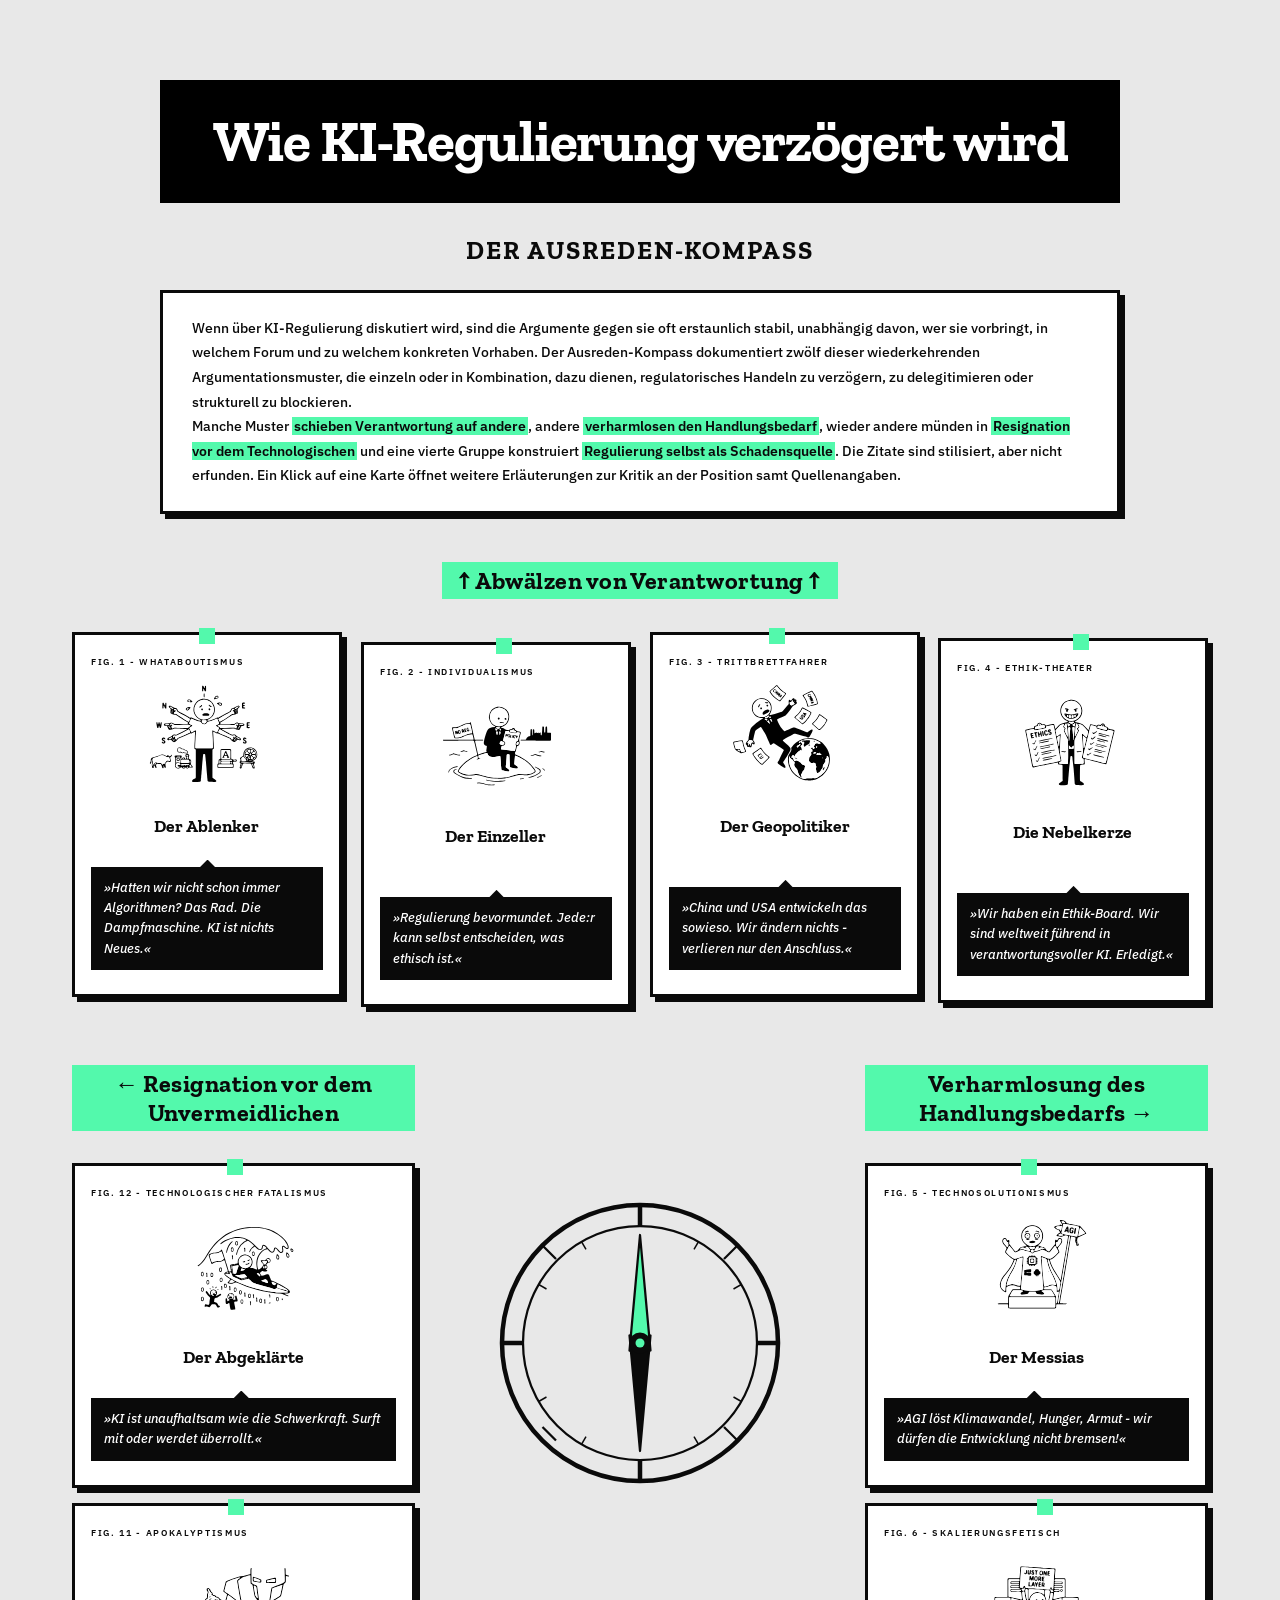
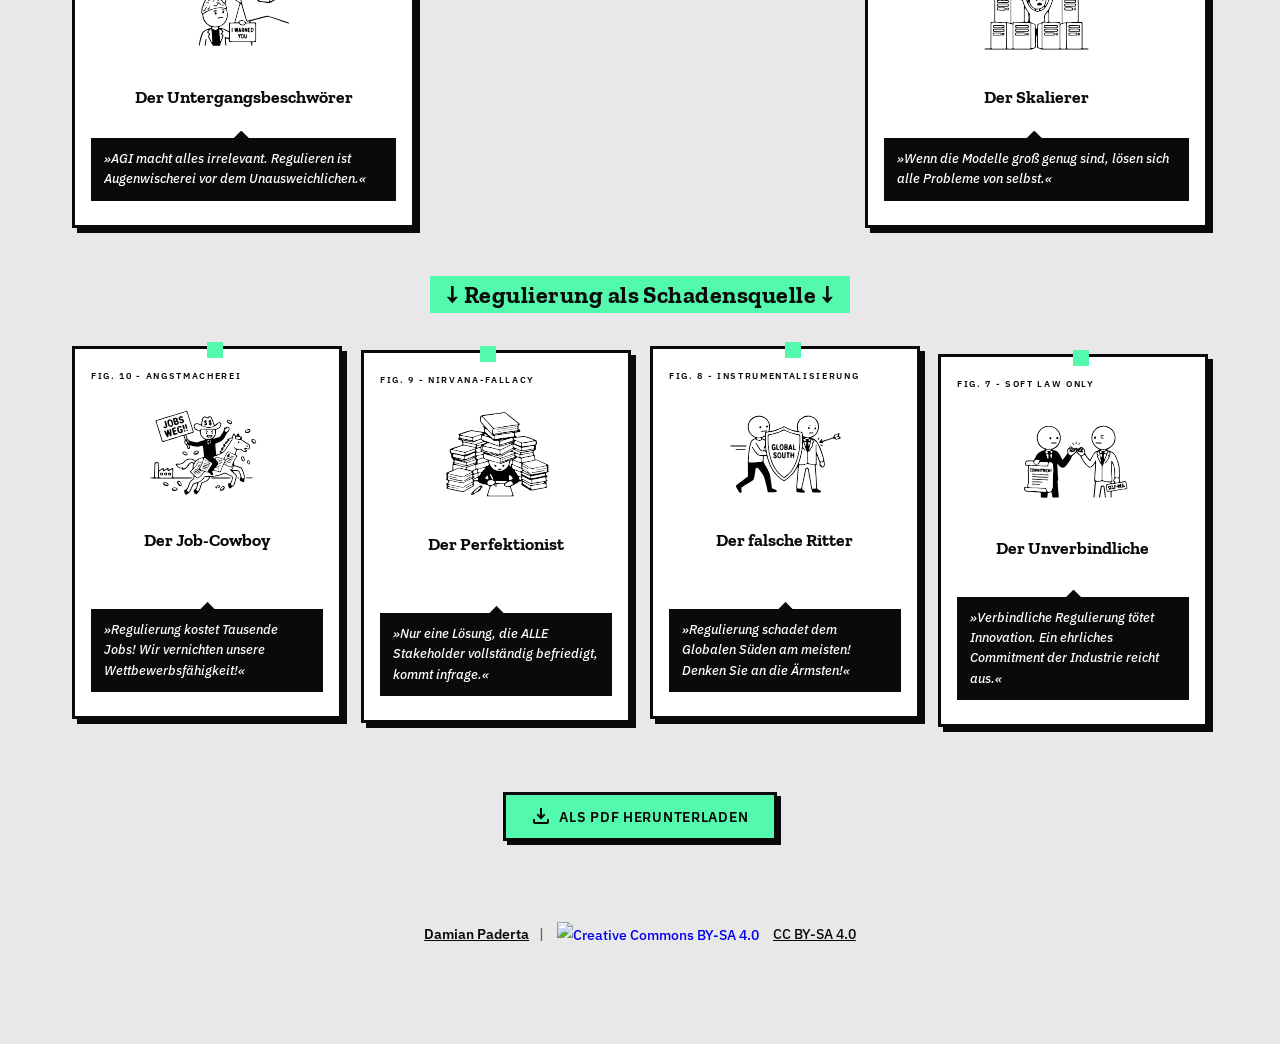
==== commit 0a7a532d: "Karten vereinheitlichen und tote/verschobene Quellen-Links korrigieren Karten (shared/style.css): - " ====
--- a/ki-regulierung/index.html
+++ b/ki-regulierung/index.html
@@ -491,7 +491,7 @@
   </ul></div>`,
 
   2: `<div class="ov-lit"><span class="ov-lit-label">Weiterführende Literatur</span><ul>
-    <li><span class="ov-lit-author">Solove (2013)</span> · <a href="https://harvardlawreview.org/print/vol-126/privacy-self-management-and-the-consent-dilemma/" target="_blank" rel="noopener">Privacy Self-Management and the Consent Dilemma</a> <span class="ov-lit-journal">— Harvard Law Review</span></li>
+    <li><span class="ov-lit-author">Solove (2013)</span> · <a href="https://harvardlawreview.org/print/vol-126/introduction-privacy-self-management-and-the-consent-dilemma/" target="_blank" rel="noopener">Privacy Self-Management and the Consent Dilemma</a> <span class="ov-lit-journal">— Harvard Law Review</span></li>
     <li><span class="ov-lit-author">Zuboff (2018)</span> · <a href="https://www.campus.de/buecher-campus-verlag/wissenschaft/soziologie/das_zeitalter_des_ueberwachungskapitalismus-13937.html" target="_blank" rel="noopener">Das Zeitalter des Überwachungskapitalismus</a> <span class="ov-lit-journal">— Campus Verlag</span></li>
     <li><span class="ov-lit-author">Barocas & Nissenbaum (2014)</span> · <a href="https://doi.org/10.1017/CBO9781107590205.003" target="_blank" rel="noopener">Big Data's End Run around Anonymity and Consent</a> <span class="ov-lit-journal">— Cambridge University Press</span></li>
   </ul></div>`,
@@ -521,8 +521,8 @@
   </ul></div>`,
 
   7: `<div class="ov-lit"><span class="ov-lit-label">Weiterführende Literatur</span><ul>
-    <li><span class="ov-lit-author">Dafoe (2018)</span> · <a href="https://www.fhi.ox.ac.uk/wp-content/uploads/GovAI-Agenda.pdf" target="_blank" rel="noopener">AI Governance: A Research Agenda</a> <span class="ov-lit-journal">— Future of Humanity Institute</span></li>
-    <li><span class="ov-lit-author">Cihon (2019)</span> · <a href="https://www.fhi.ox.ac.uk/wp-content/uploads/Standards_-FHI-Technical-Report.pdf" target="_blank" rel="noopener">Standards for AI Governance</a> <span class="ov-lit-journal">— Future of Humanity Institute</span></li>
+    <li><span class="ov-lit-author">Dafoe (2018)</span> · <a href="https://cdn.governance.ai/GovAI-Research-Agenda.pdf" target="_blank" rel="noopener">AI Governance: A Research Agenda</a> <span class="ov-lit-journal">— Future of Humanity Institute</span></li>
+    <li><span class="ov-lit-author">Cihon (2019)</span> · <a href="https://cdn.governance.ai/Standards_-FHI-Technical-Report.pdf" target="_blank" rel="noopener">Standards for AI Governance</a> <span class="ov-lit-journal">— Future of Humanity Institute</span></li>
     <li><span class="ov-lit-author">Martini (2019)</span> · <a href="https://doi.org/10.1007/978-3-658-24755-7" target="_blank" rel="noopener">Blackbox Algorithmus</a> <span class="ov-lit-journal">— Springer VS</span></li>
   </ul></div>`,
 
--- a/shared/style.css
+++ b/shared/style.css
@@ -118,6 +118,11 @@
   transform-origin: center center;
   box-shadow: var(--shadow);
   animation: drop-in 0.45s cubic-bezier(.34,1.56,.64,1) both;
+  /* Uniform card sizing: equal column-stretch height with a shared floor */
+  display: flex;
+  flex-direction: column;
+  height: 100%;
+  min-height: 320px;
 }
 .card:hover {
   transform: var(--base-rotate, rotate(0deg)) translateY(-5px) !important;
@@ -178,18 +183,29 @@
   line-height: 1.2;
   position: relative; z-index: 3;
 }
+/* Reserve equal title space on the compass cards so figures and quotes line up */
+.chaos-grid .card-title,
+.chaos-grid-mid .card-title {
+  min-height: 2.6em;
+  display: flex;
+  align-items: center;
+  justify-content: center;
+}
 
 .char-img {
   display: block;
-  margin: 0 auto 0.5rem;
-  width: 100px;
-  height: auto;
+  margin: 0 auto 0.6rem;
+  width: auto;
+  height: 120px;          /* fixed figure height so every card lines up */
+  max-width: 100%;
+  object-fit: contain;
   overflow: visible;
   position: relative; z-index: 3;
 }
 
 .bubble {
   background: var(--ink);
+  margin-top: auto;        /* pin the quote to the bottom edge of every card */
   padding: 0.7rem 0.8rem;
   font-family: 'IBM Plex Sans', sans-serif;
   font-size: 0.82rem;
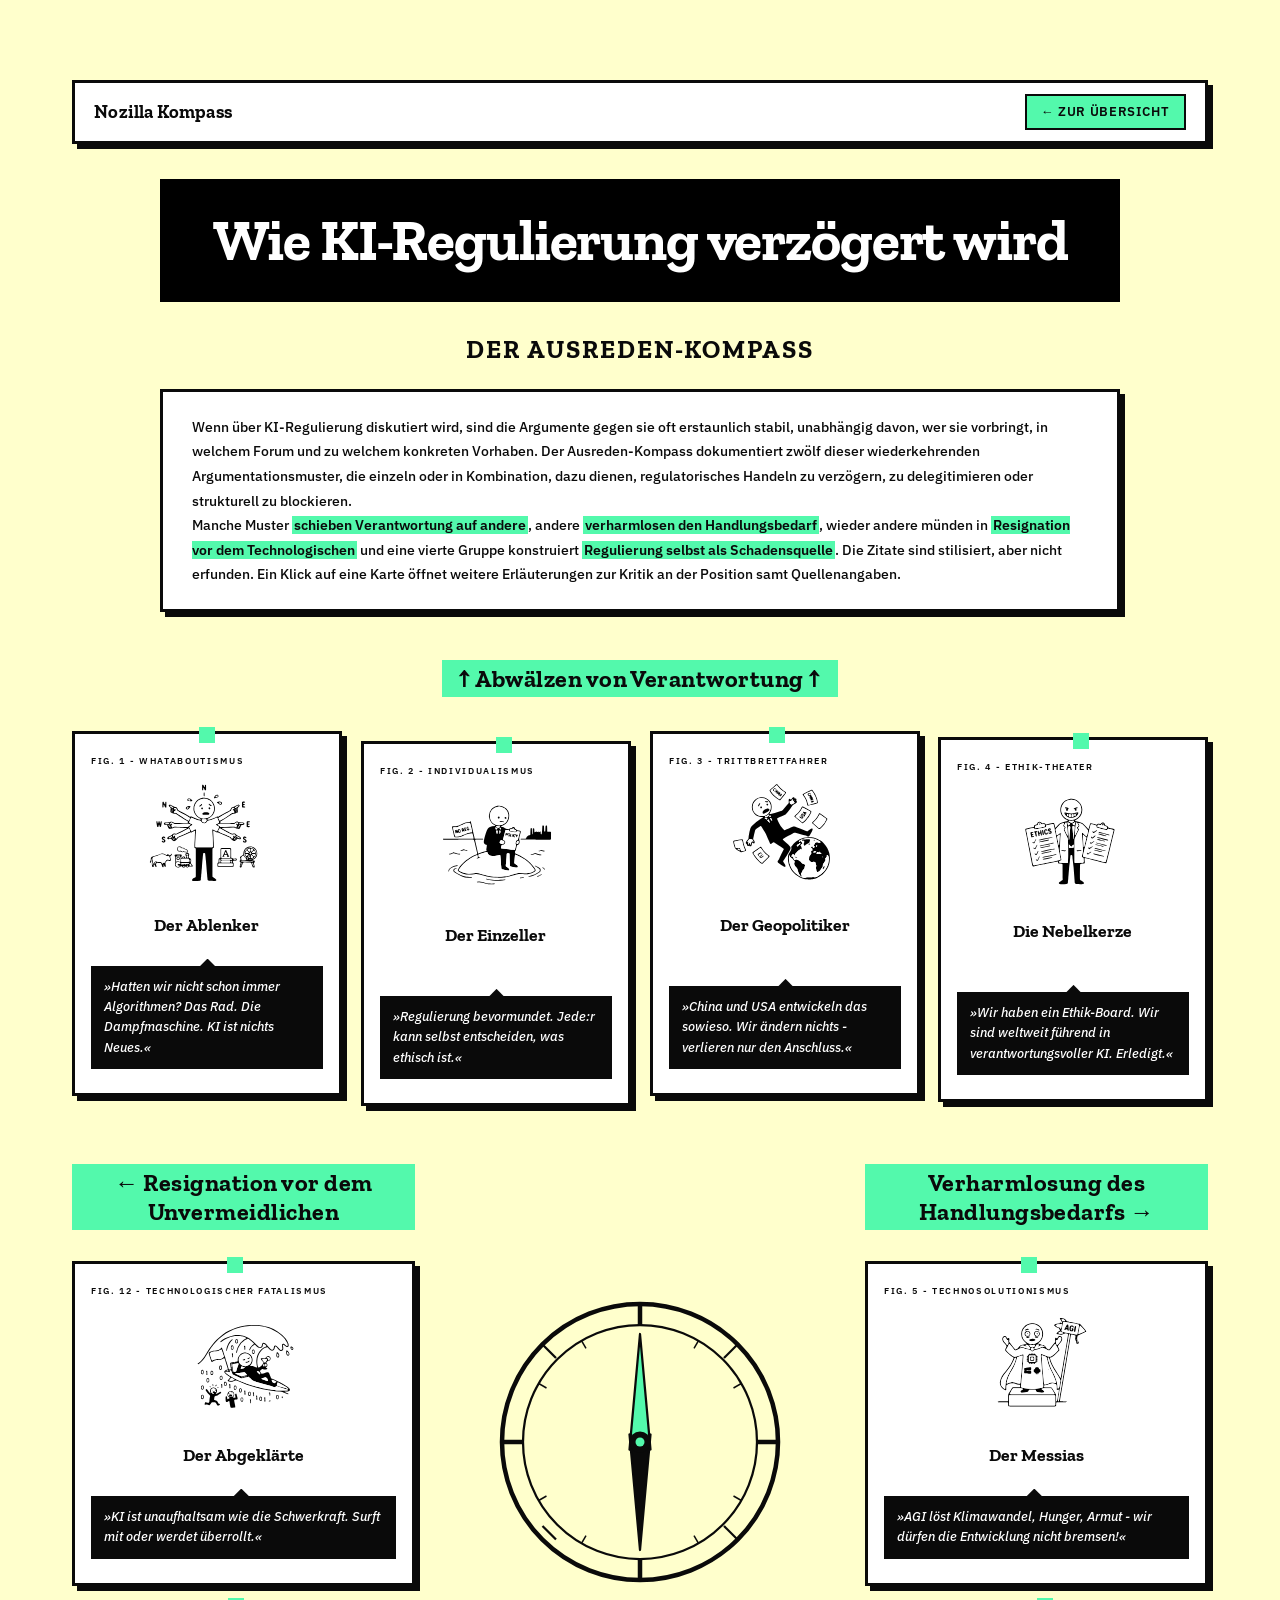
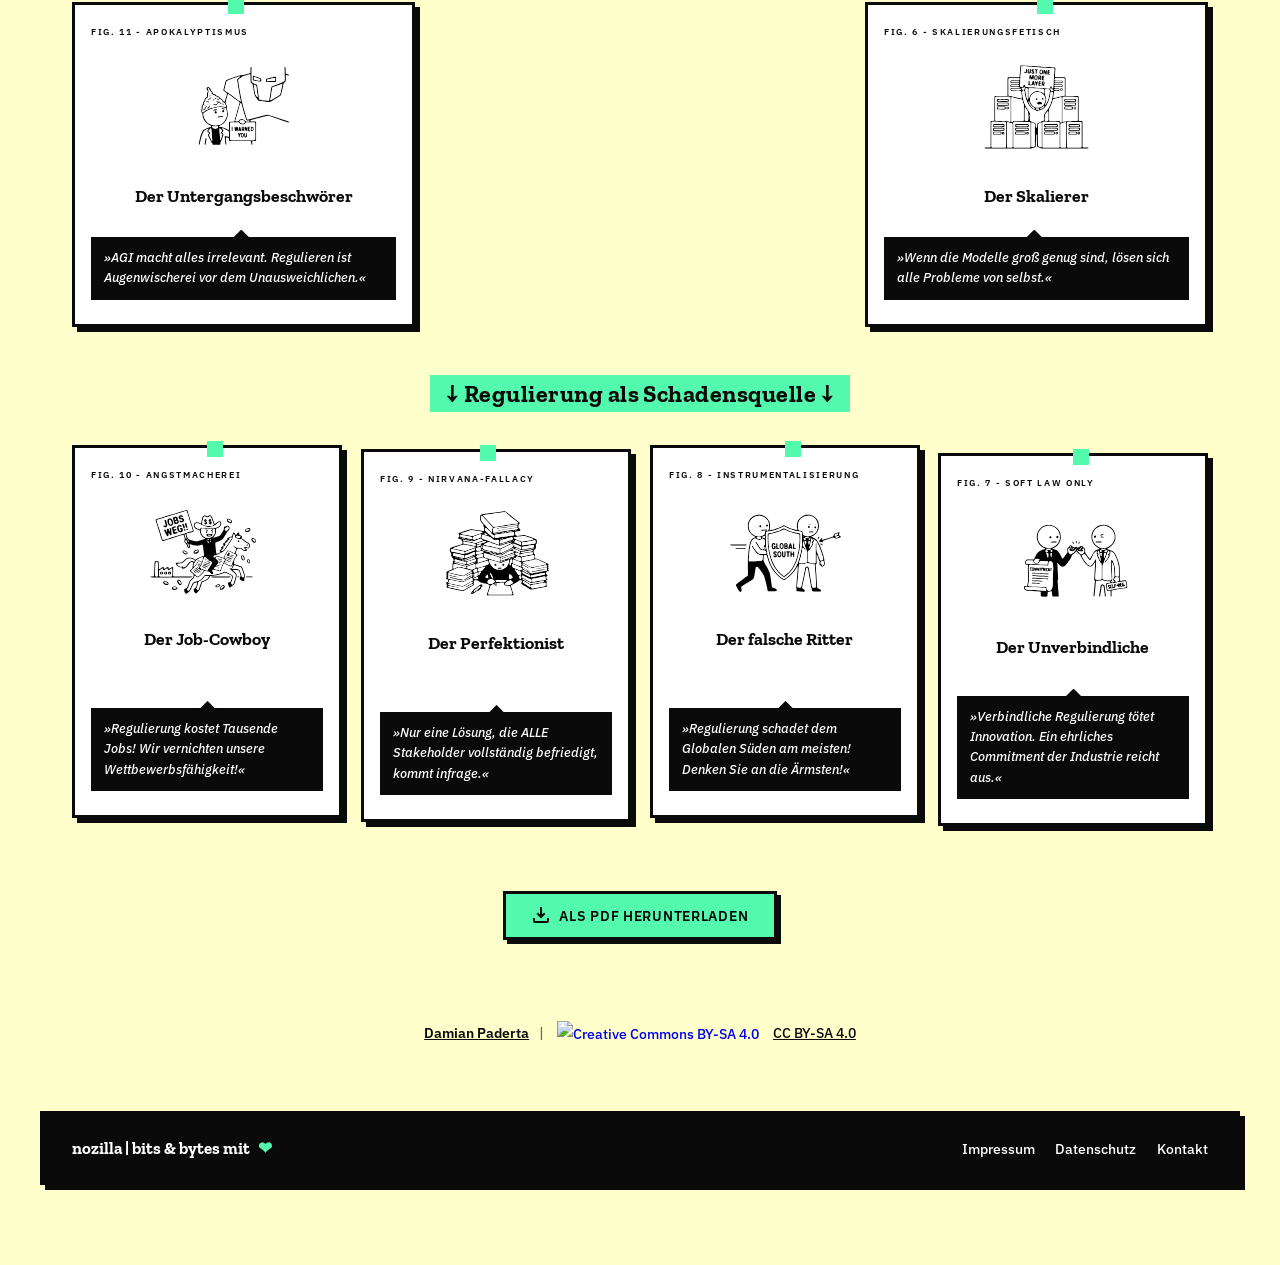
==== commit cd36db13: "Menüführung, Nozilla-CI-Footer, gelber Hintergrund - weiße Menüleiste (.site-nav) auf allen Seiten; " ====
--- a/ki-regulierung/index.html
+++ b/ki-regulierung/index.html
@@ -78,6 +78,14 @@
 </head>
 <body>
 <div class="corkboard">
+
+ <nav class="site-nav">
+  <a class="nav-brand" href="../" aria-label="Nozilla Kompass — Startseite">
+   <!-- Logo: <img class="nav-logo" src="../logo.svg" alt="Nozilla"> hier einsetzen -->
+   <span class="nav-logo-text">Nozilla&nbsp;Kompass</span>
+  </a>
+  <a class="nav-back" href="../">← Zur Übersicht</a>
+ </nav>
 
  <!-- HEADER PAPER -->
  <div class="header-paper">
@@ -313,10 +321,18 @@
    <a href="https://creativecommons.org/licenses/by-sa/4.0/" target="_blank" rel="noopener" style="color:var(--ink);text-decoration:underline;">CC BY-SA 4.0</a>
   </p>
  </div>
-  
-
-
-
+
+ <footer class="site-footer">
+  <a class="footer-brand" href="https://nozilla.de" target="_blank" rel="noopener">
+   <!-- Logo: <img class="footer-logo" src="../logo.svg" alt="nozilla"> hier einsetzen -->
+   nozilla&nbsp;|&nbsp;bits&nbsp;&amp;&nbsp;bytes mit <span class="heart">❤</span>
+  </a>
+  <ul class="footer-links">
+   <li><a href="https://nozilla.de/impressum" target="_blank" rel="noopener">Impressum</a></li>
+   <li><a href="https://nozilla.de/datenschutz" target="_blank" rel="noopener">Datenschutz</a></li>
+   <li><a href="https://nozilla.de/kontakt" target="_blank" rel="noopener">Kontakt</a></li>
+  </ul>
+ </footer>
 
 </div><!-- /.corkboard -->
 
--- a/shared/style.css
+++ b/shared/style.css
@@ -17,7 +17,7 @@
 * { box-sizing: border-box; margin: 0; padding: 0; }
 
 body {
-  background: #e8e8e8;
+  background: var(--cream); /* #ffffcc */
   min-height: 100vh;
   padding: 2.5rem 1rem 5rem;
   font-family: 'IBM Plex Sans', system-ui, sans-serif;
@@ -571,3 +571,101 @@
   #ov-svg-wrap { justify-content: flex-start; }
   #overlay-inner { padding: 2rem 1.2rem 1.8rem; }
 }
+
+/* ═══════════════════════════════════════════════
+   SITE NAV (back to overview) — white menu bar
+   ═══════════════════════════════════════════════ */
+.site-nav {
+  background: #ffffff;
+  border: var(--border);
+  box-shadow: var(--shadow);
+  padding: 0.7rem 1.2rem;
+  margin-bottom: 2.2rem;
+  display: flex;
+  align-items: center;
+  justify-content: space-between;
+  gap: 1rem;
+}
+.nav-brand {
+  display: flex;
+  align-items: center;
+  gap: 0.55rem;
+  text-decoration: none;
+  color: var(--ink);
+  font-family: 'Zilla Slab', serif;
+  font-weight: 700;
+  font-size: 1.15rem;
+  letter-spacing: 0.01em;
+}
+.nav-brand .nav-logo { height: 30px; width: auto; display: block; }
+.nav-brand:hover { color: #000; }
+.nav-back {
+  font-family: 'IBM Plex Sans', sans-serif;
+  font-size: 0.8rem;
+  font-weight: 600;
+  letter-spacing: 0.05em;
+  text-transform: uppercase;
+  text-decoration: none;
+  color: var(--ink);
+  background: var(--mint);
+  border: 2px solid var(--ink);
+  padding: 0.45rem 0.9rem;
+  white-space: nowrap;
+  transition: box-shadow 0.1s, transform 0.1s;
+}
+.nav-back:hover { box-shadow: 3px 3px 0 var(--ink); transform: translate(-1px, -1px); }
+
+/* ═══════════════════════════════════════════════
+   SITE FOOTER (Nozilla CI)
+   ═══════════════════════════════════════════════ */
+.site-footer {
+  background: var(--ink);
+  color: #ffffff;
+  border: var(--border);
+  box-shadow: var(--shadow);
+  max-width: 1200px;
+  margin: 3rem auto 0;
+  padding: 1.5rem 1.8rem;
+  display: flex;
+  flex-wrap: wrap;
+  align-items: center;
+  justify-content: space-between;
+  gap: 1rem 1.6rem;
+  font-family: 'IBM Plex Sans', sans-serif;
+}
+.footer-brand {
+  display: flex;
+  align-items: center;
+  gap: 0.5rem;
+  font-family: 'Zilla Slab', serif;
+  font-weight: 700;
+  font-size: 1.05rem;
+  color: #ffffff;
+  text-decoration: none;
+  white-space: nowrap;
+}
+.footer-brand .footer-logo { height: 26px; width: auto; display: block; }
+.footer-brand:hover { color: var(--mint); }
+.footer-brand .heart { color: var(--mint); }
+.footer-links {
+  display: flex;
+  flex-wrap: wrap;
+  gap: 1.3rem;
+  list-style: none;
+  margin: 0;
+  padding: 0;
+}
+.footer-links a {
+  color: #ffffff;
+  text-decoration: none;
+  font-size: 0.9rem;
+  font-weight: 500;
+  border-bottom: 2px solid transparent;
+  padding-bottom: 1px;
+  transition: color 0.12s, border-color 0.12s;
+}
+.footer-links a:hover { color: var(--mint); border-bottom-color: var(--mint); }
+
+@media (max-width: 560px) {
+  .site-footer { flex-direction: column; align-items: flex-start; }
+}
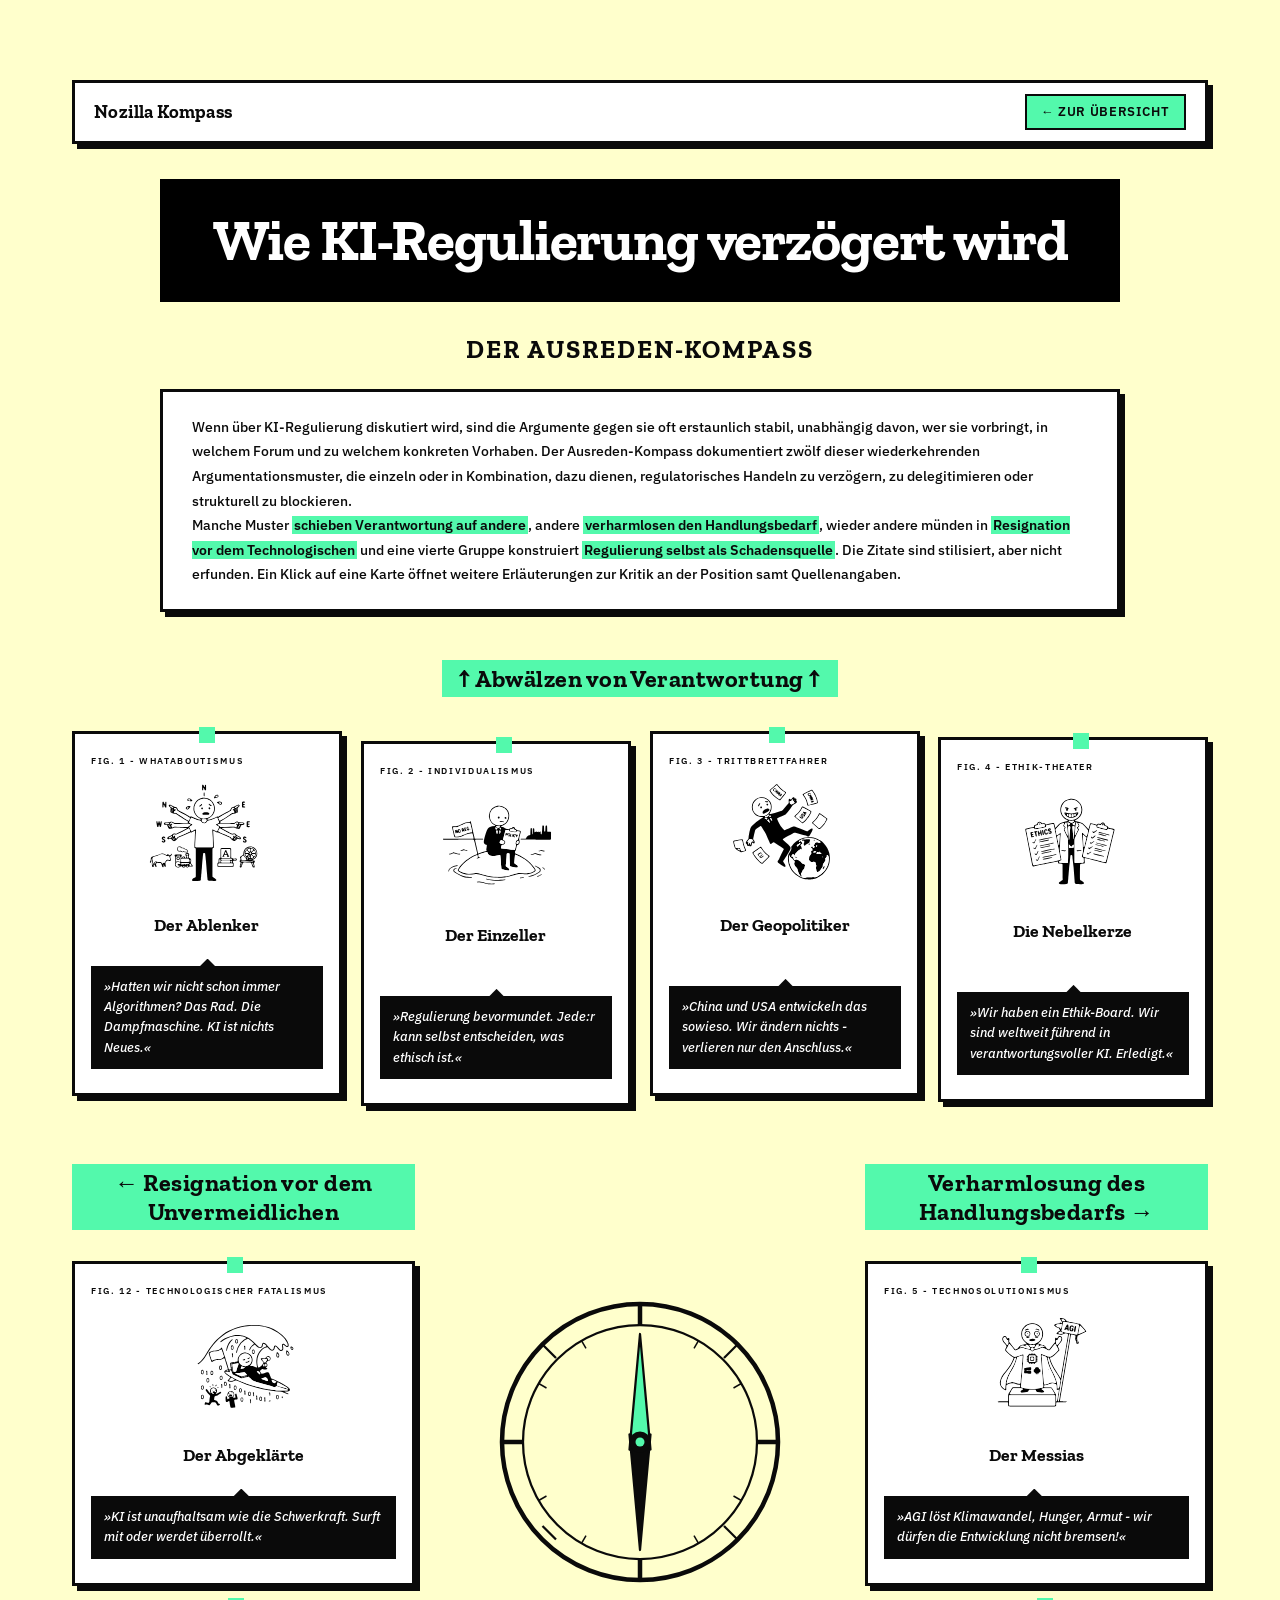
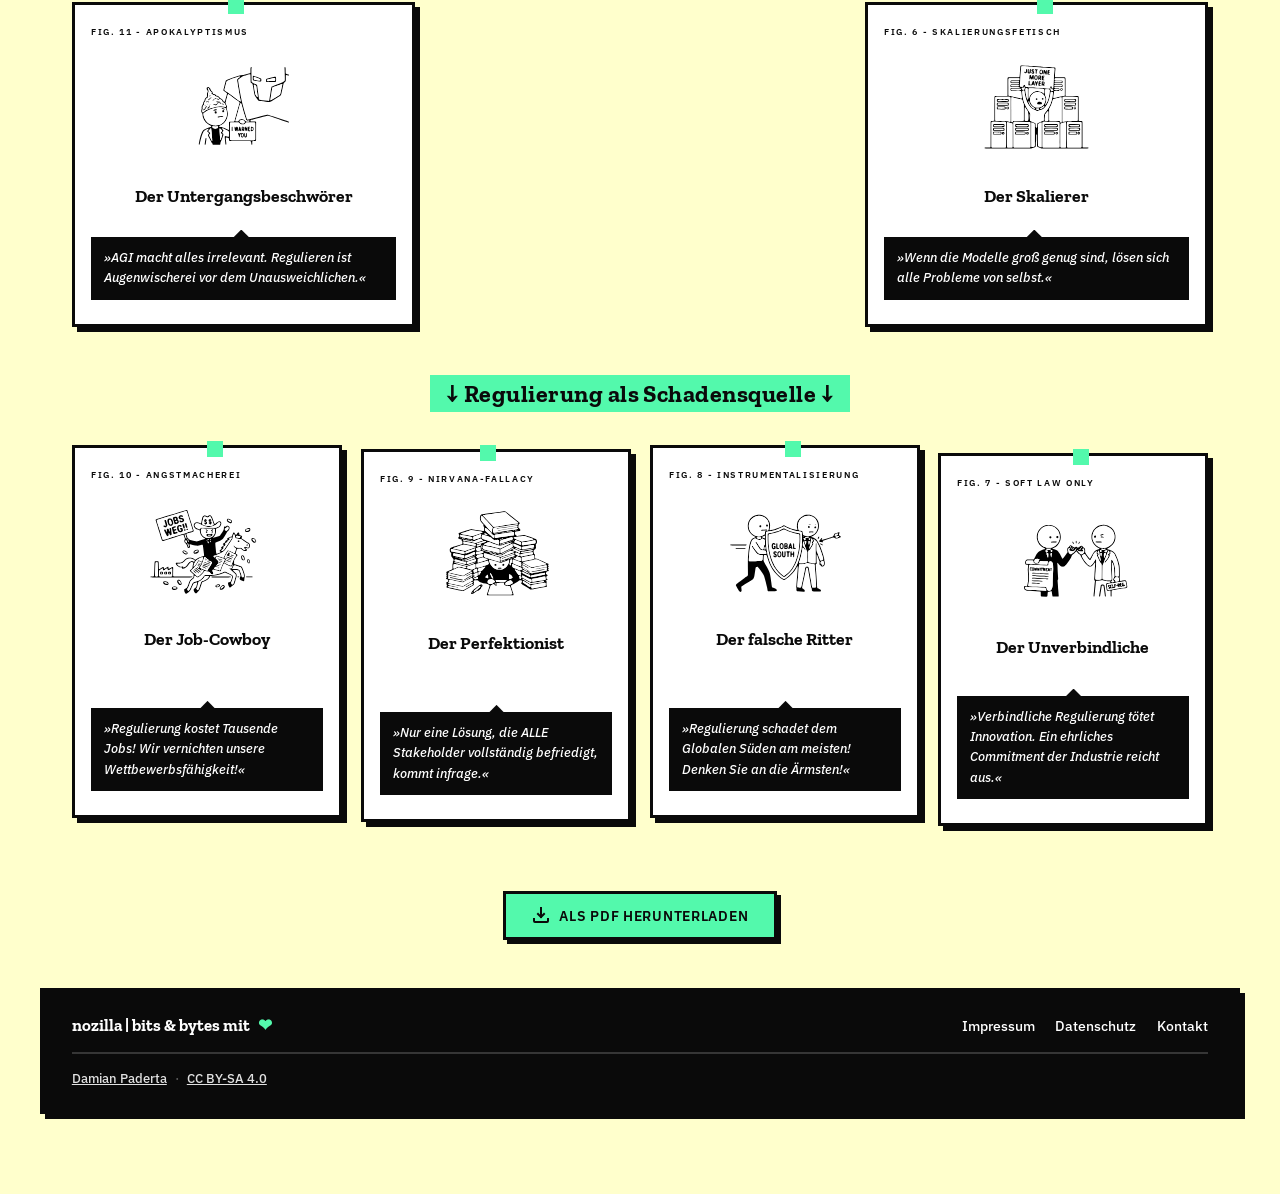
==== commit 11d55630: "Footer vereinheitlichen: Autor/Lizenz integrieren, Lamb-Zeile entfernen - Damian Paderta · CC BY-SA " ====
--- a/ki-regulierung/index.html
+++ b/ki-regulierung/index.html
@@ -314,24 +314,25 @@
   </a>
 </div>
   
-  <p class="source-note">
-   <a href="https://nozilla.de" target="_blank" rel="noopener" style="color:var(--ink);font-weight:600;text-decoration:underline;">Damian Paderta</a> | <a href="https://creativecommons.org/licenses/by-sa/4.0/" target="_blank" rel="noopener" style="text-decoration:none;" title="CC BY-SA 4.0">
-    <img src="https://licensebuttons.net/l/by-sa/4.0/80x15.png" alt="Creative Commons BY-SA 4.0" style="vertical-align:middle;display:inline;height:15px;margin:0 4px;">
+ </div>
+
+ <footer class="site-footer">
+  <div class="footer-main">
+   <a class="footer-brand" href="https://nozilla.de" target="_blank" rel="noopener">
+    <!-- Logo: <img class="footer-logo" src="../logo.svg" alt="nozilla"> hier einsetzen -->
+    nozilla&nbsp;|&nbsp;bits&nbsp;&amp;&nbsp;bytes mit <span class="heart">❤</span>
    </a>
-   <a href="https://creativecommons.org/licenses/by-sa/4.0/" target="_blank" rel="noopener" style="color:var(--ink);text-decoration:underline;">CC BY-SA 4.0</a>
-  </p>
- </div>
-
- <footer class="site-footer">
-  <a class="footer-brand" href="https://nozilla.de" target="_blank" rel="noopener">
-   <!-- Logo: <img class="footer-logo" src="../logo.svg" alt="nozilla"> hier einsetzen -->
-   nozilla&nbsp;|&nbsp;bits&nbsp;&amp;&nbsp;bytes mit <span class="heart">❤</span>
-  </a>
-  <ul class="footer-links">
-   <li><a href="https://nozilla.de/impressum" target="_blank" rel="noopener">Impressum</a></li>
-   <li><a href="https://nozilla.de/datenschutz" target="_blank" rel="noopener">Datenschutz</a></li>
-   <li><a href="https://nozilla.de/kontakt" target="_blank" rel="noopener">Kontakt</a></li>
-  </ul>
+   <ul class="footer-links">
+    <li><a href="https://nozilla.de/impressum" target="_blank" rel="noopener">Impressum</a></li>
+    <li><a href="https://nozilla.de/datenschutz" target="_blank" rel="noopener">Datenschutz</a></li>
+    <li><a href="https://nozilla.de/kontakt" target="_blank" rel="noopener">Kontakt</a></li>
+   </ul>
+  </div>
+  <div class="footer-credit">
+   <a href="https://nozilla.de" target="_blank" rel="noopener">Damian Paderta</a>
+   <span class="sep">·</span>
+   <a href="https://creativecommons.org/licenses/by-sa/4.0/" target="_blank" rel="noopener">CC BY-SA 4.0</a>
+  </div>
  </footer>
 
 </div><!-- /.corkboard -->
--- a/shared/style.css
+++ b/shared/style.css
@@ -627,12 +627,34 @@
   margin: 3rem auto 0;
   padding: 1.5rem 1.8rem;
   display: flex;
+  flex-direction: column;
+  gap: 1.1rem;
+  font-family: 'IBM Plex Sans', sans-serif;
+}
+.footer-main {
+  display: flex;
   flex-wrap: wrap;
   align-items: center;
   justify-content: space-between;
   gap: 1rem 1.6rem;
-  font-family: 'IBM Plex Sans', sans-serif;
-}
+}
+.footer-credit {
+  display: flex;
+  flex-wrap: wrap;
+  align-items: center;
+  gap: 0.5rem;
+  border-top: 2px solid rgba(255, 255, 255, 0.18);
+  padding-top: 1rem;
+  font-size: 0.82rem;
+  color: rgba(255, 255, 255, 0.7);
+}
+.footer-credit a {
+  color: rgba(255, 255, 255, 0.88);
+  text-decoration: underline;
+  font-weight: 500;
+}
+.footer-credit a:hover { color: var(--mint); }
+.footer-credit .sep { opacity: 0.5; }
 .footer-brand {
   display: flex;
   align-items: center;
@@ -667,5 +689,5 @@
 .footer-links a:hover { color: var(--mint); border-bottom-color: var(--mint); }
 
 @media (max-width: 560px) {
-  .site-footer { flex-direction: column; align-items: flex-start; }
-}
+  .footer-main { flex-direction: column; align-items: flex-start; }
+}
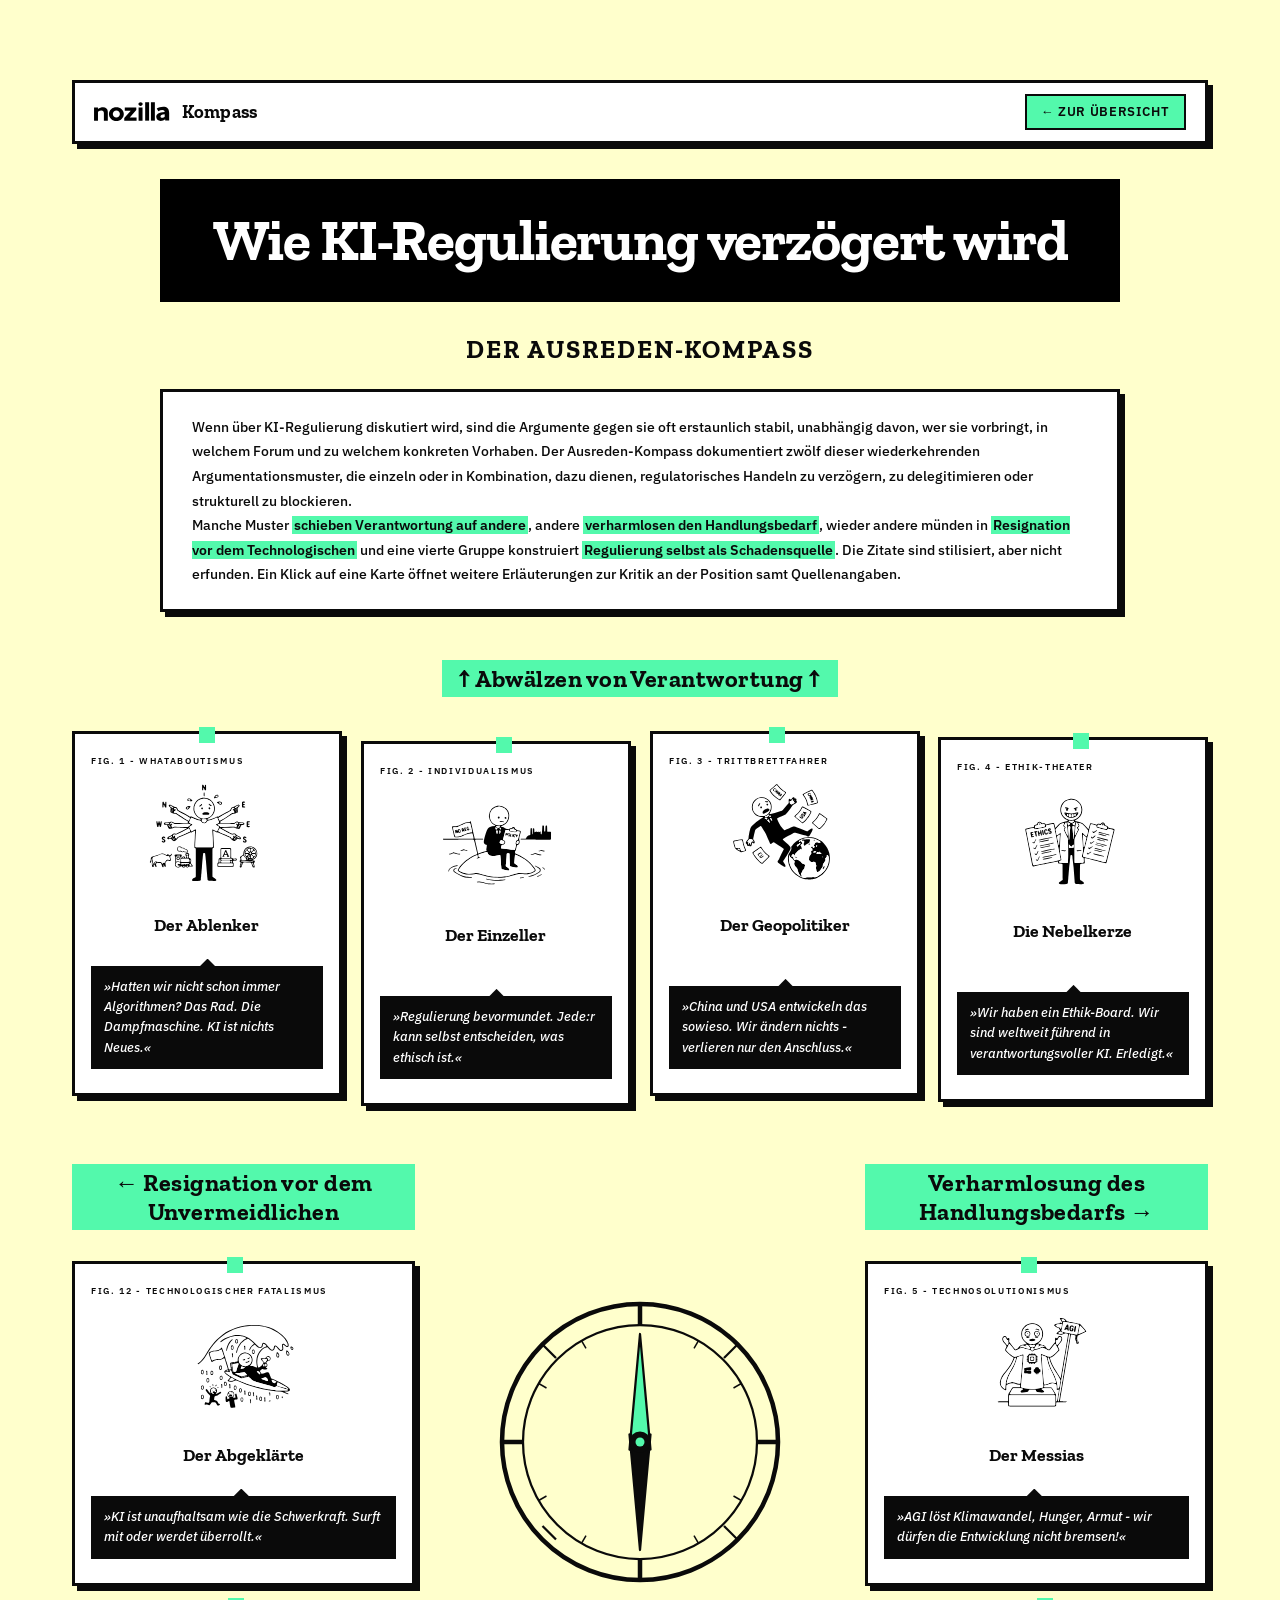
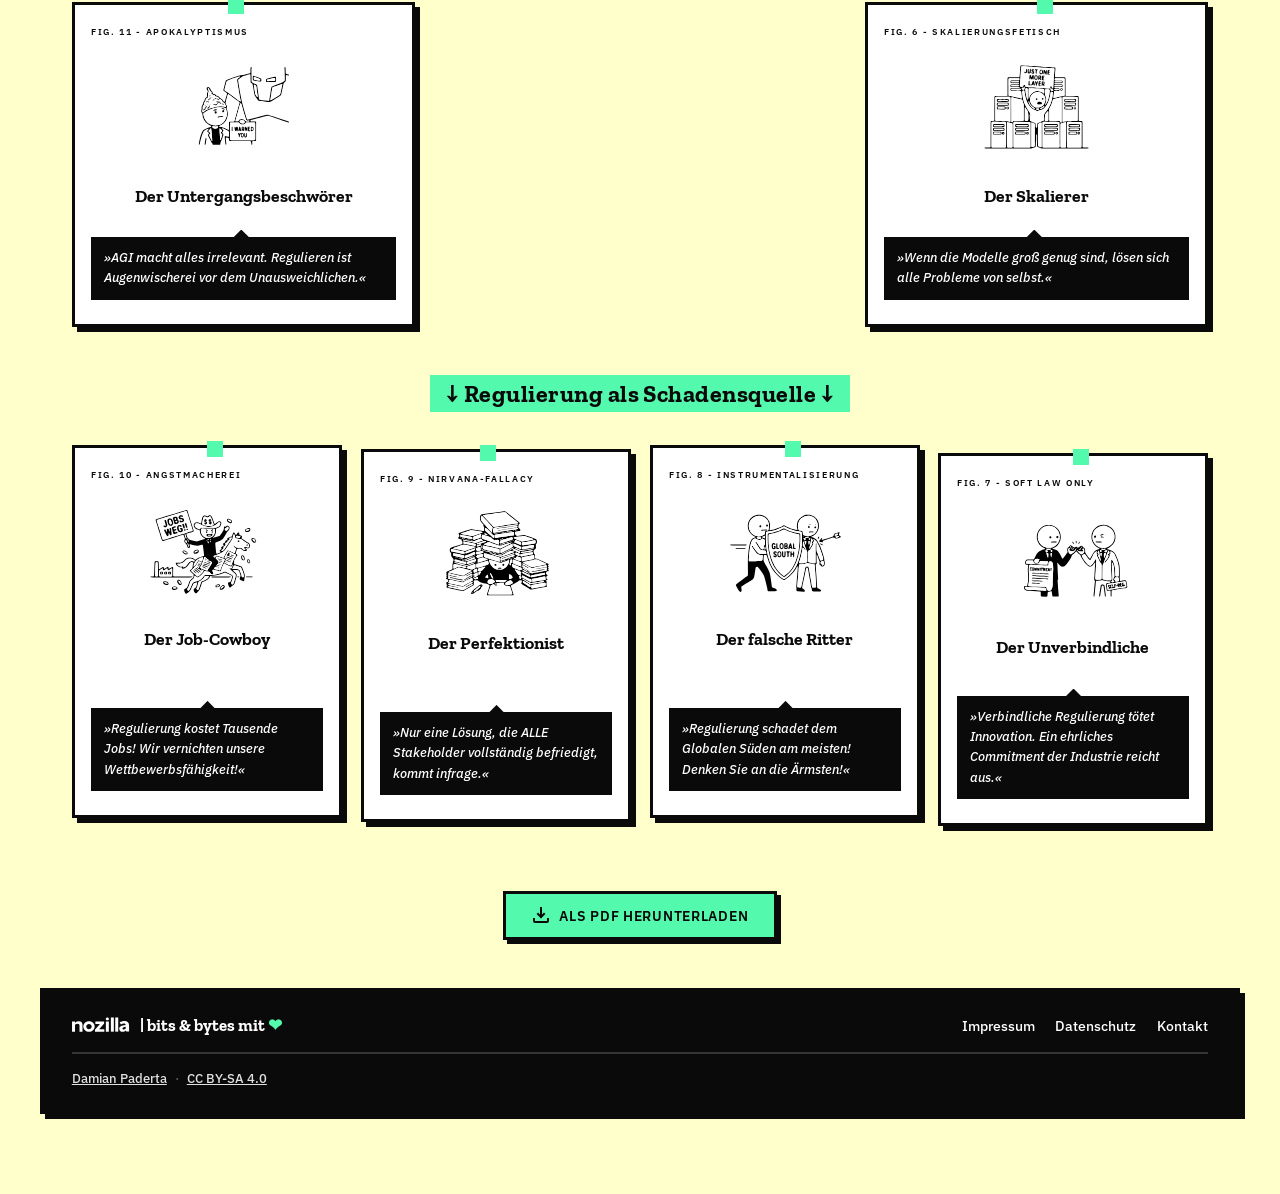
==== commit 676d7d4a: "Nozilla-Logo in Menü und Footer einsetzen - logo.svg (Wortmarke) im Repo-Root ergänzt - Nav: Logo + " ====
--- a/ki-regulierung/index.html
+++ b/ki-regulierung/index.html
@@ -81,8 +81,8 @@
 
  <nav class="site-nav">
   <a class="nav-brand" href="../" aria-label="Nozilla Kompass — Startseite">
-   <!-- Logo: <img class="nav-logo" src="../logo.svg" alt="Nozilla"> hier einsetzen -->
-   <span class="nav-logo-text">Nozilla&nbsp;Kompass</span>
+   <img class="nav-logo" src="../logo.svg" alt="nozilla">
+   <span class="nav-logo-text">Kompass</span>
   </a>
   <a class="nav-back" href="../">← Zur Übersicht</a>
  </nav>
@@ -319,8 +319,8 @@
  <footer class="site-footer">
   <div class="footer-main">
    <a class="footer-brand" href="https://nozilla.de" target="_blank" rel="noopener">
-    <!-- Logo: <img class="footer-logo" src="../logo.svg" alt="nozilla"> hier einsetzen -->
-    nozilla&nbsp;|&nbsp;bits&nbsp;&amp;&nbsp;bytes mit <span class="heart">❤</span>
+    <img class="footer-logo" src="../logo.svg" alt="nozilla">
+    <span class="footer-tagline">|&nbsp;bits&nbsp;&amp;&nbsp;bytes mit <span class="heart">❤</span></span>
    </a>
    <ul class="footer-links">
     <li><a href="https://nozilla.de/impressum" target="_blank" rel="noopener">Impressum</a></li>
--- a/shared/style.css
+++ b/shared/style.css
@@ -597,7 +597,7 @@
   font-size: 1.15rem;
   letter-spacing: 0.01em;
 }
-.nav-brand .nav-logo { height: 30px; width: auto; display: block; }
+.nav-brand .nav-logo { height: 26px; width: auto; display: block; }
 .nav-brand:hover { color: #000; }
 .nav-back {
   font-family: 'IBM Plex Sans', sans-serif;
@@ -666,7 +666,12 @@
   text-decoration: none;
   white-space: nowrap;
 }
-.footer-brand .footer-logo { height: 26px; width: auto; display: block; }
+.footer-brand .footer-logo {
+  height: 20px;
+  width: auto;
+  display: block;
+  filter: invert(1);  /* schwarzes Logo -> weiß auf dunklem Footer */
+}
 .footer-brand:hover { color: var(--mint); }
 .footer-brand .heart { color: var(--mint); }
 .footer-links {
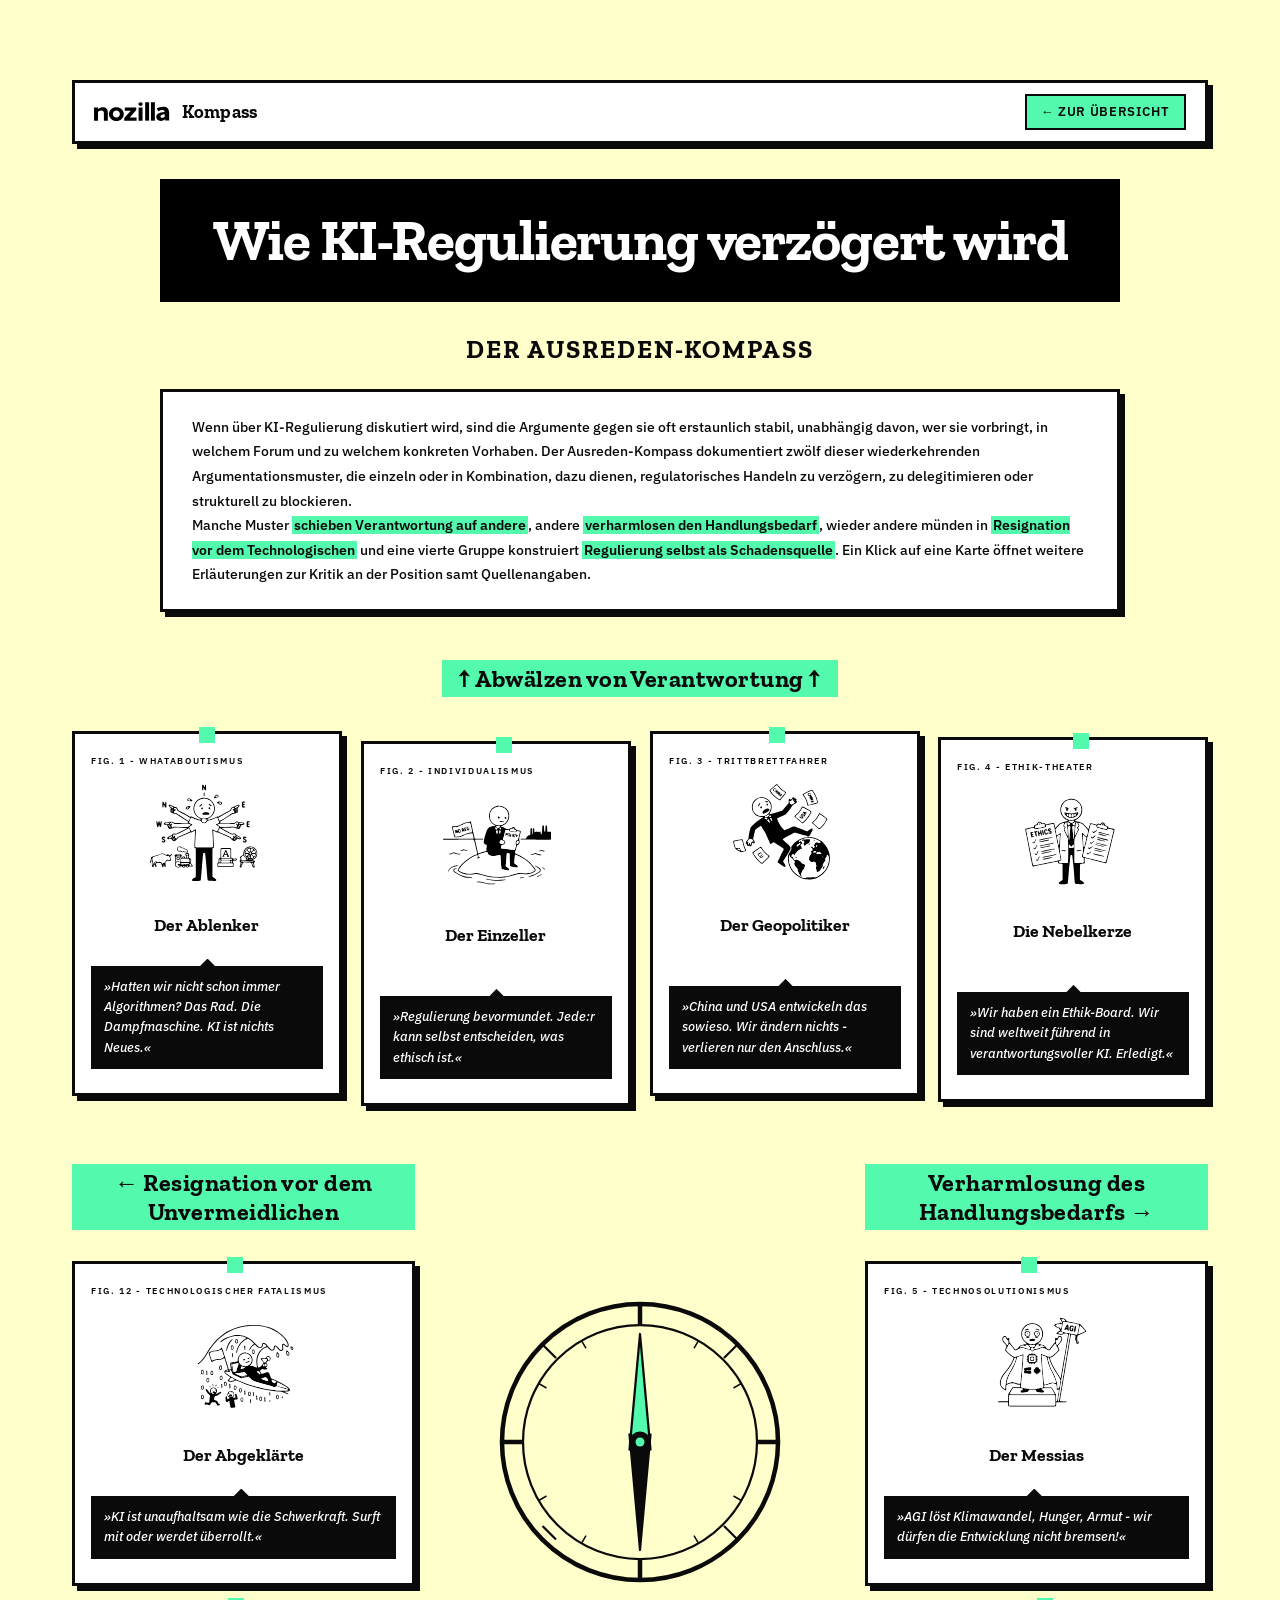
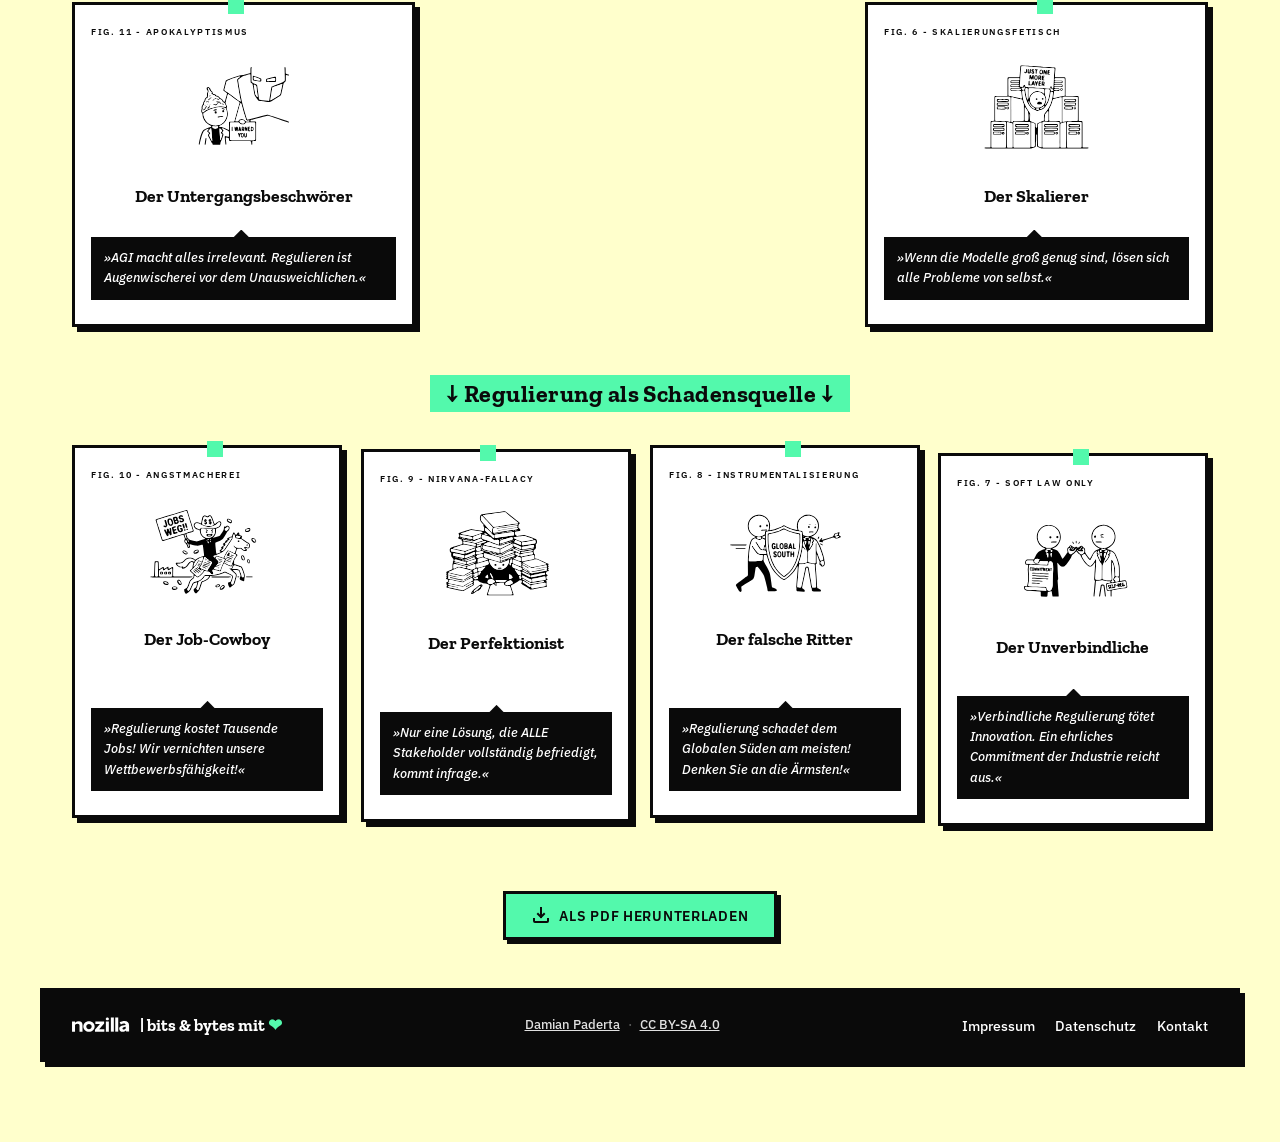
==== commit 5c753d6c: "Footer-Credit mittig in eine Zeile; zwei Intro-Sätze entfernt - Footer einzeilig: Marke links, Damia" ====
--- a/ki-regulierung/index.html
+++ b/ki-regulierung/index.html
@@ -101,7 +101,7 @@
   </div>    
  </div>
   <div class="intro-box"> 
-  <p>Wenn über KI-Regulierung diskutiert wird, sind die Argumente gegen sie oft erstaunlich stabil, unabhängig davon, wer sie vorbringt, in welchem Forum und zu welchem konkreten Vorhaben. Der Ausreden-Kompass dokumentiert zwölf dieser wiederkehrenden Argumentationsmuster, die einzeln oder in Kombination, dazu dienen, regulatorisches Handeln zu verzögern, zu delegitimieren oder strukturell zu blockieren. <br>Manche Muster <strong>schieben Verantwortung auf andere</strong>, andere <strong>verharmlosen den Handlungsbedarf</strong>, wieder andere münden in <strong>Resignation vor dem Technologischen</strong> und eine vierte Gruppe konstruiert <strong>Regulierung selbst als Schadensquelle</strong>. Die Zitate sind stilisiert, aber nicht erfunden. Ein Klick auf eine Karte öffnet weitere Erläuterungen zur Kritik an der Position samt Quellenangaben.</p>
+  <p>Wenn über KI-Regulierung diskutiert wird, sind die Argumente gegen sie oft erstaunlich stabil, unabhängig davon, wer sie vorbringt, in welchem Forum und zu welchem konkreten Vorhaben. Der Ausreden-Kompass dokumentiert zwölf dieser wiederkehrenden Argumentationsmuster, die einzeln oder in Kombination, dazu dienen, regulatorisches Handeln zu verzögern, zu delegitimieren oder strukturell zu blockieren. <br>Manche Muster <strong>schieben Verantwortung auf andere</strong>, andere <strong>verharmlosen den Handlungsbedarf</strong>, wieder andere münden in <strong>Resignation vor dem Technologischen</strong> und eine vierte Gruppe konstruiert <strong>Regulierung selbst als Schadensquelle</strong>. Ein Klick auf eine Karte öffnet weitere Erläuterungen zur Kritik an der Position samt Quellenangaben.</p>
 </div>
 
  <!-- AXIS BANNER TOP -->
@@ -317,22 +317,20 @@
  </div>
 
  <footer class="site-footer">
-  <div class="footer-main">
-   <a class="footer-brand" href="https://nozilla.de" target="_blank" rel="noopener">
-    <img class="footer-logo" src="../logo.svg" alt="nozilla">
-    <span class="footer-tagline">|&nbsp;bits&nbsp;&amp;&nbsp;bytes mit <span class="heart">❤</span></span>
-   </a>
-   <ul class="footer-links">
-    <li><a href="https://nozilla.de/impressum" target="_blank" rel="noopener">Impressum</a></li>
-    <li><a href="https://nozilla.de/datenschutz" target="_blank" rel="noopener">Datenschutz</a></li>
-    <li><a href="https://nozilla.de/kontakt" target="_blank" rel="noopener">Kontakt</a></li>
-   </ul>
-  </div>
+  <a class="footer-brand" href="https://nozilla.de" target="_blank" rel="noopener">
+   <img class="footer-logo" src="../logo.svg" alt="nozilla">
+   <span class="footer-tagline">|&nbsp;bits&nbsp;&amp;&nbsp;bytes mit <span class="heart">❤</span></span>
+  </a>
   <div class="footer-credit">
    <a href="https://nozilla.de" target="_blank" rel="noopener">Damian Paderta</a>
    <span class="sep">·</span>
    <a href="https://creativecommons.org/licenses/by-sa/4.0/" target="_blank" rel="noopener">CC BY-SA 4.0</a>
   </div>
+  <ul class="footer-links">
+   <li><a href="https://nozilla.de/impressum" target="_blank" rel="noopener">Impressum</a></li>
+   <li><a href="https://nozilla.de/datenschutz" target="_blank" rel="noopener">Datenschutz</a></li>
+   <li><a href="https://nozilla.de/kontakt" target="_blank" rel="noopener">Kontakt</a></li>
+  </ul>
  </footer>
 
 </div><!-- /.corkboard -->
--- a/shared/style.css
+++ b/shared/style.css
@@ -627,24 +627,19 @@
   margin: 3rem auto 0;
   padding: 1.5rem 1.8rem;
   display: flex;
-  flex-direction: column;
-  gap: 1.1rem;
-  font-family: 'IBM Plex Sans', sans-serif;
-}
-.footer-main {
-  display: flex;
   flex-wrap: wrap;
   align-items: center;
   justify-content: space-between;
-  gap: 1rem 1.6rem;
+  gap: 0.8rem 1.6rem;
+  font-family: 'IBM Plex Sans', sans-serif;
 }
 .footer-credit {
+  flex: 1 1 auto;
   display: flex;
   flex-wrap: wrap;
   align-items: center;
+  justify-content: center;
   gap: 0.5rem;
-  border-top: 2px solid rgba(255, 255, 255, 0.18);
-  padding-top: 1rem;
   font-size: 0.82rem;
   color: rgba(255, 255, 255, 0.7);
 }
@@ -694,5 +689,5 @@
 .footer-links a:hover { color: var(--mint); border-bottom-color: var(--mint); }
 
 @media (max-width: 560px) {
-  .footer-main { flex-direction: column; align-items: flex-start; }
-}
+  .site-footer { flex-direction: column; align-items: center; text-align: center; }
+}
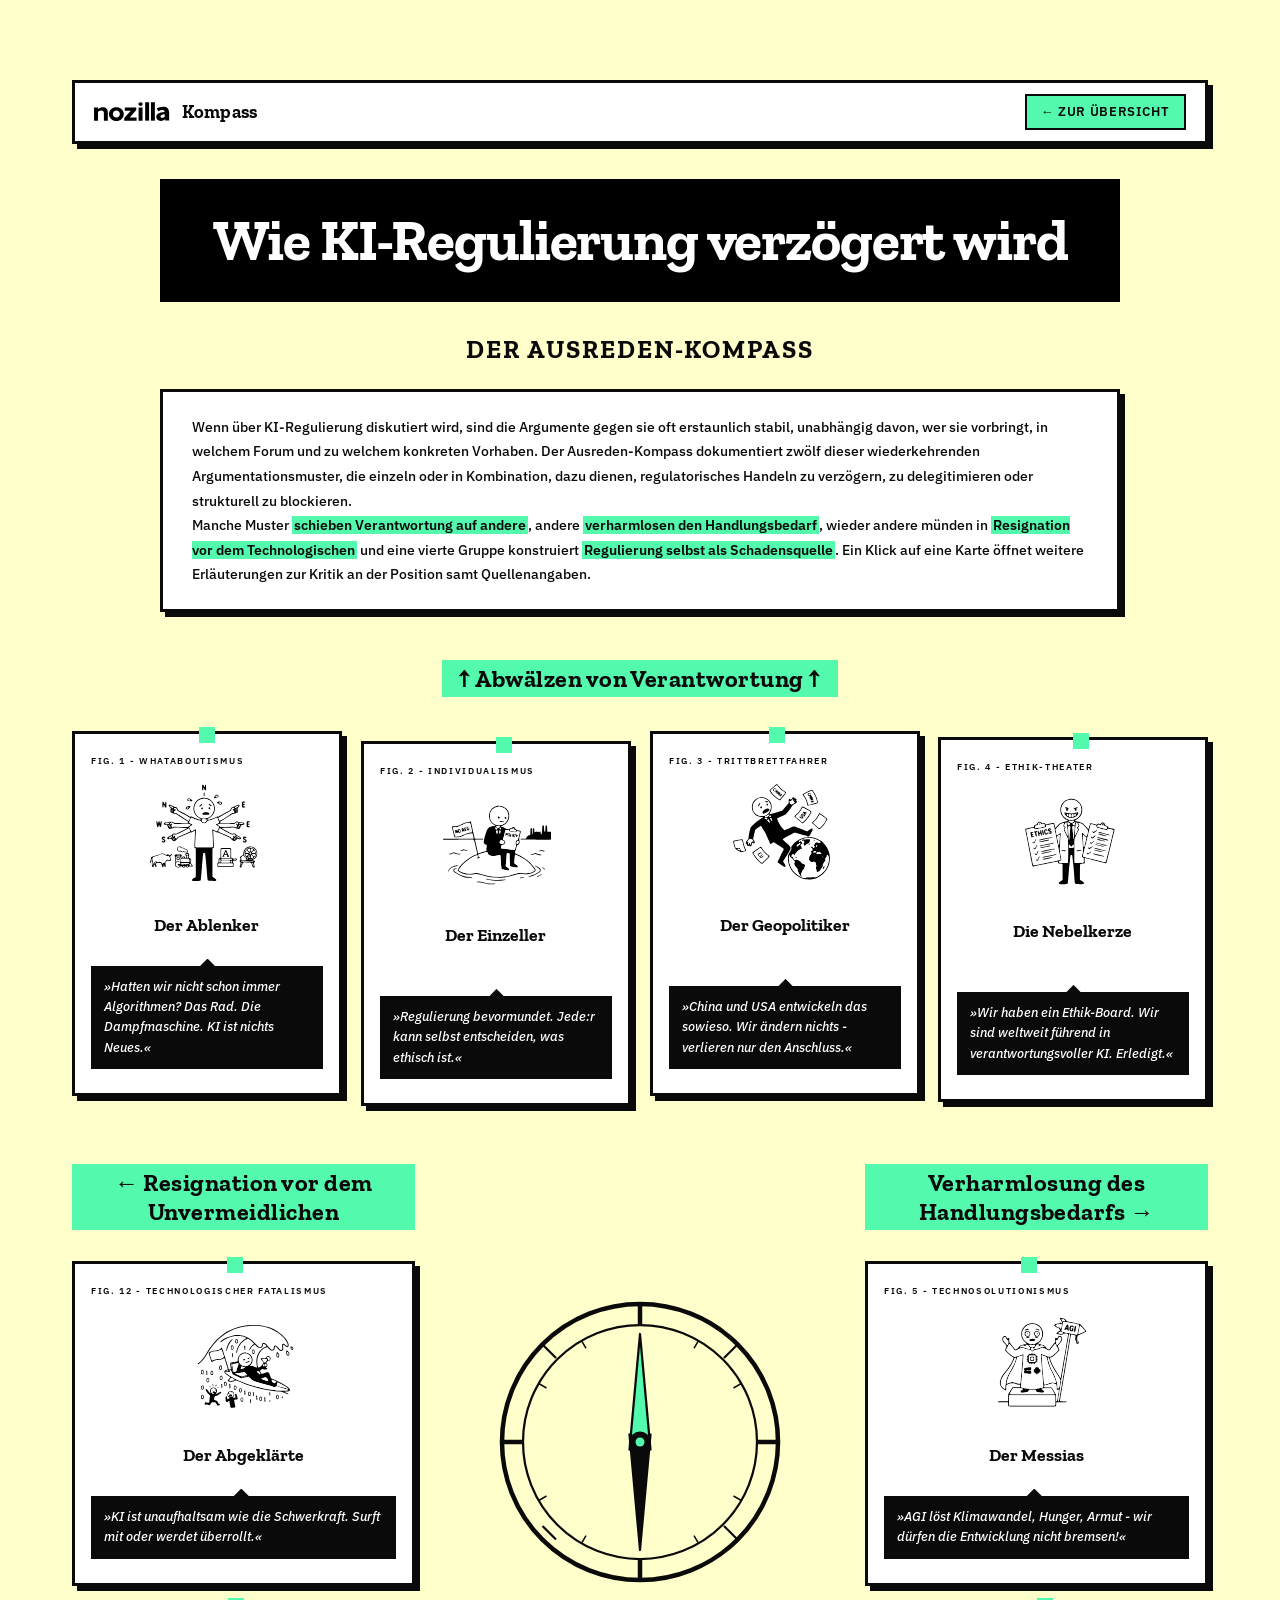
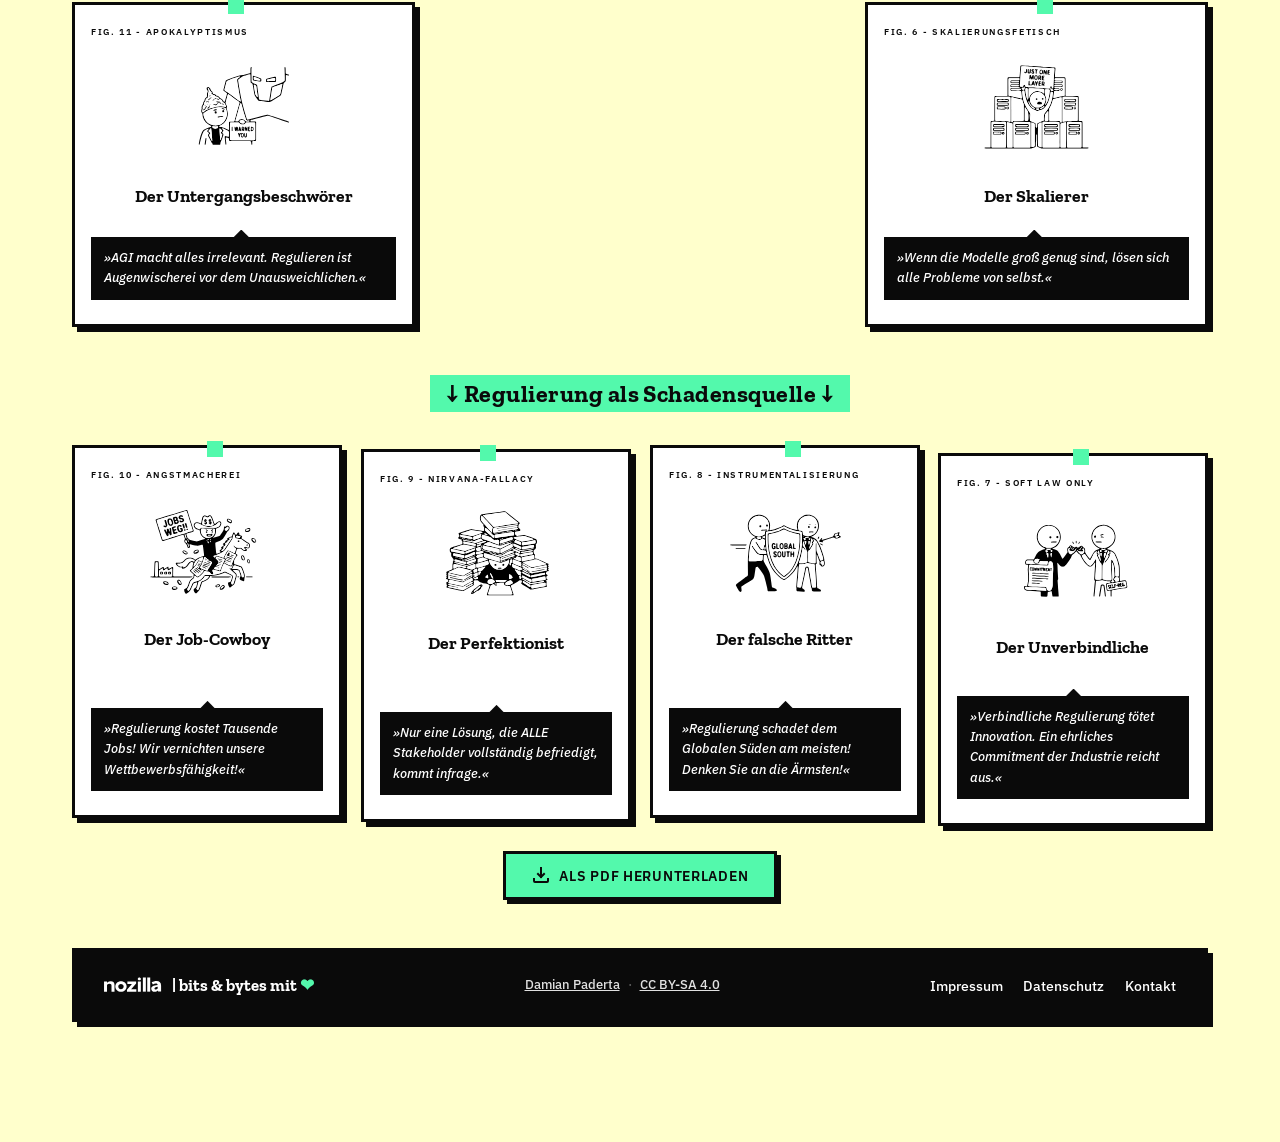
==== commit 94c6926e: "Footer-Breite an Menü/Inhalt angleichen Auf den Unterseiten lagen download-bar und Footer außerhalb " ====
--- a/ki-regulierung/index.html
+++ b/ki-regulierung/index.html
@@ -302,7 +302,6 @@
   </div>
 
  </div><!-- /.chaos-grid bottom -->
-</div>
 
   <div class="download-bar">
   <a class="download-btn" href="https://code.nozilla.net/kompass-der-ausreden/KI-Ausreden-Kompass.pdf" download>
@@ -313,8 +312,6 @@
     Als PDF herunterladen
   </a>
 </div>
-  
- </div>
 
  <footer class="site-footer">
   <a class="footer-brand" href="https://nozilla.de" target="_blank" rel="noopener">
